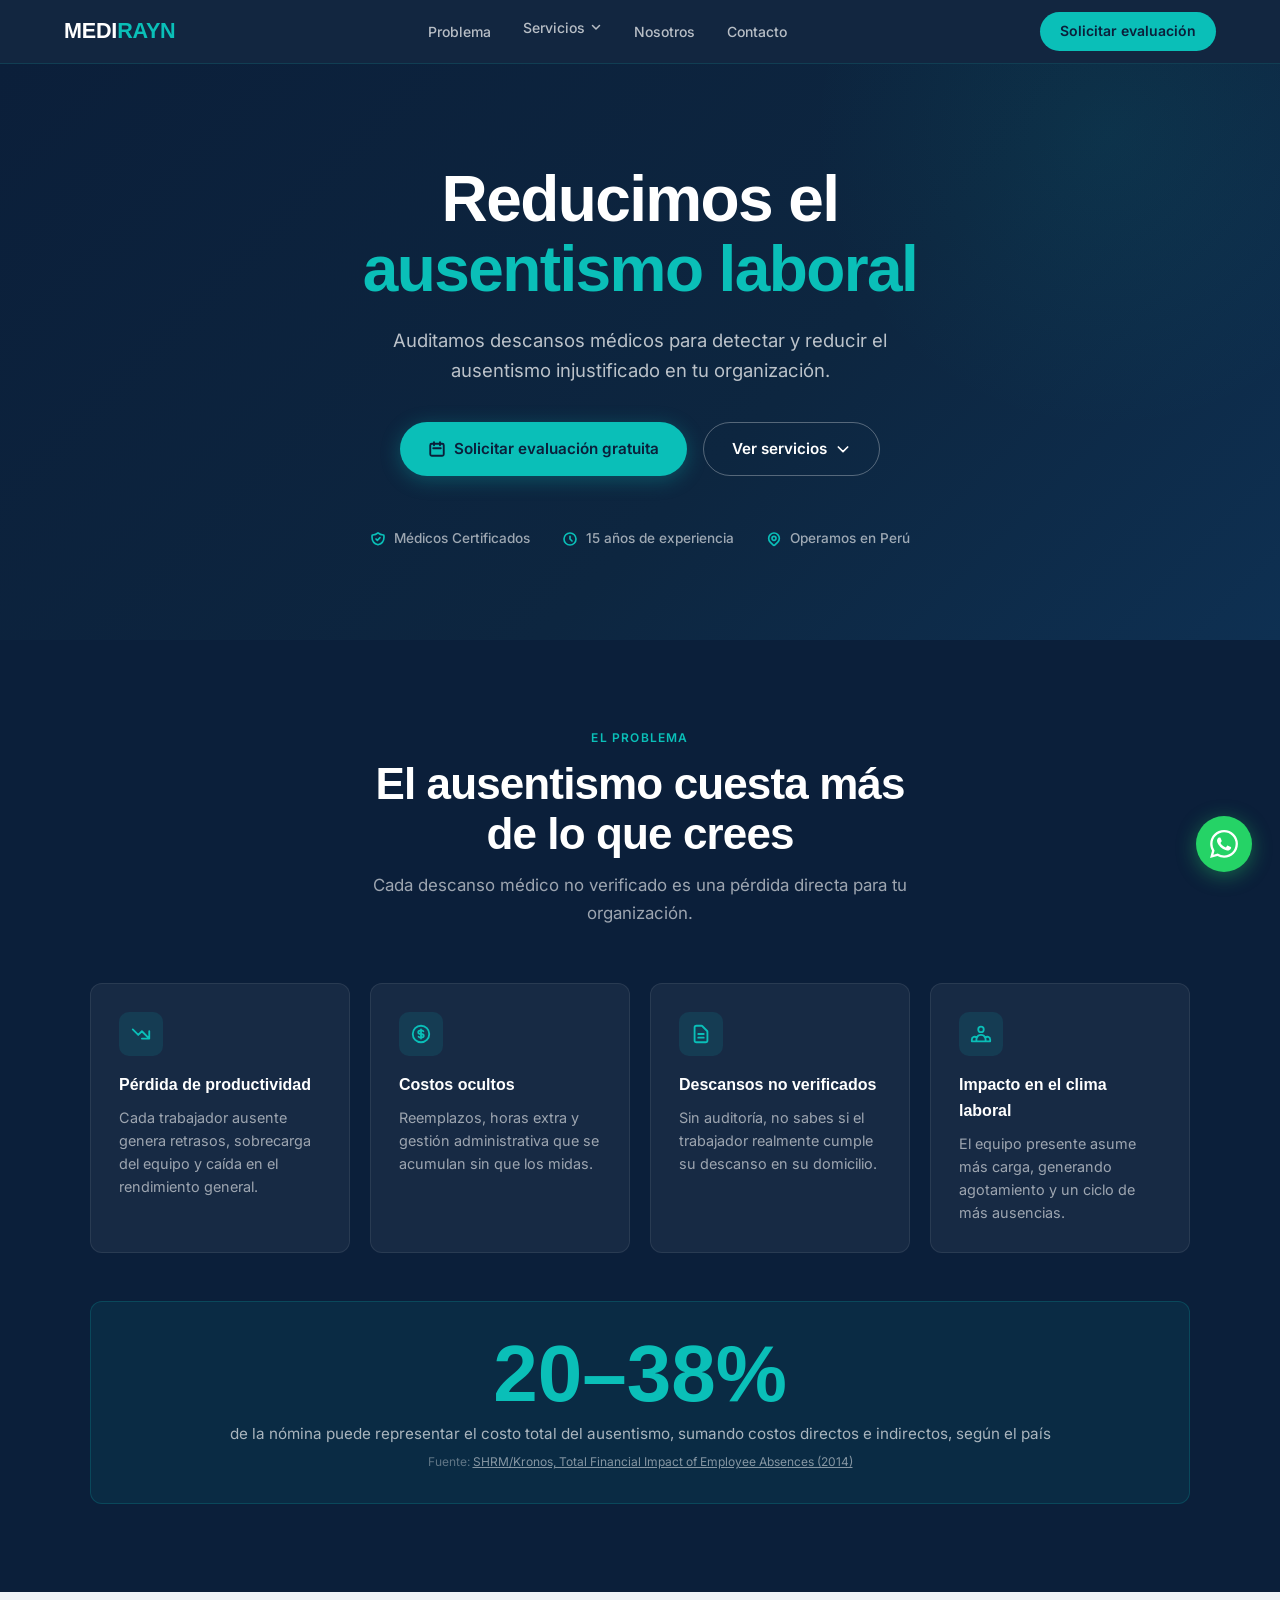
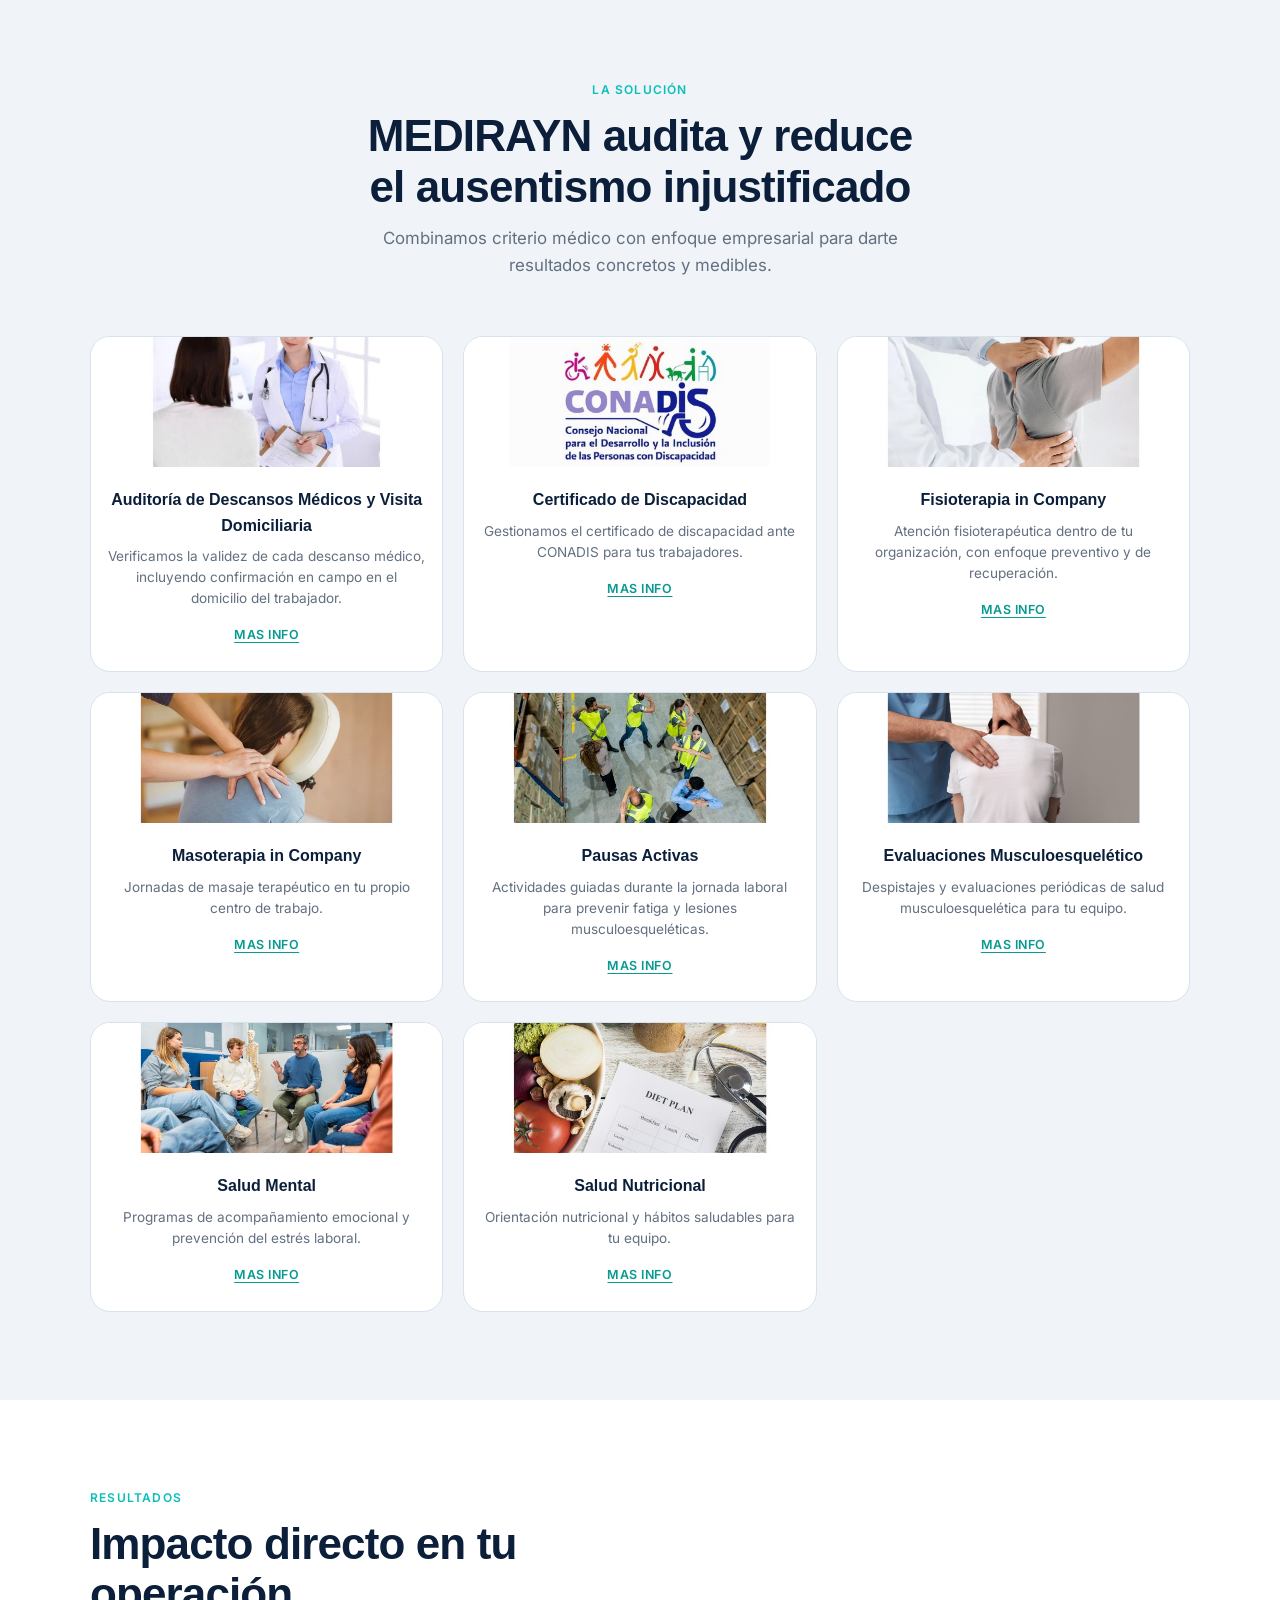
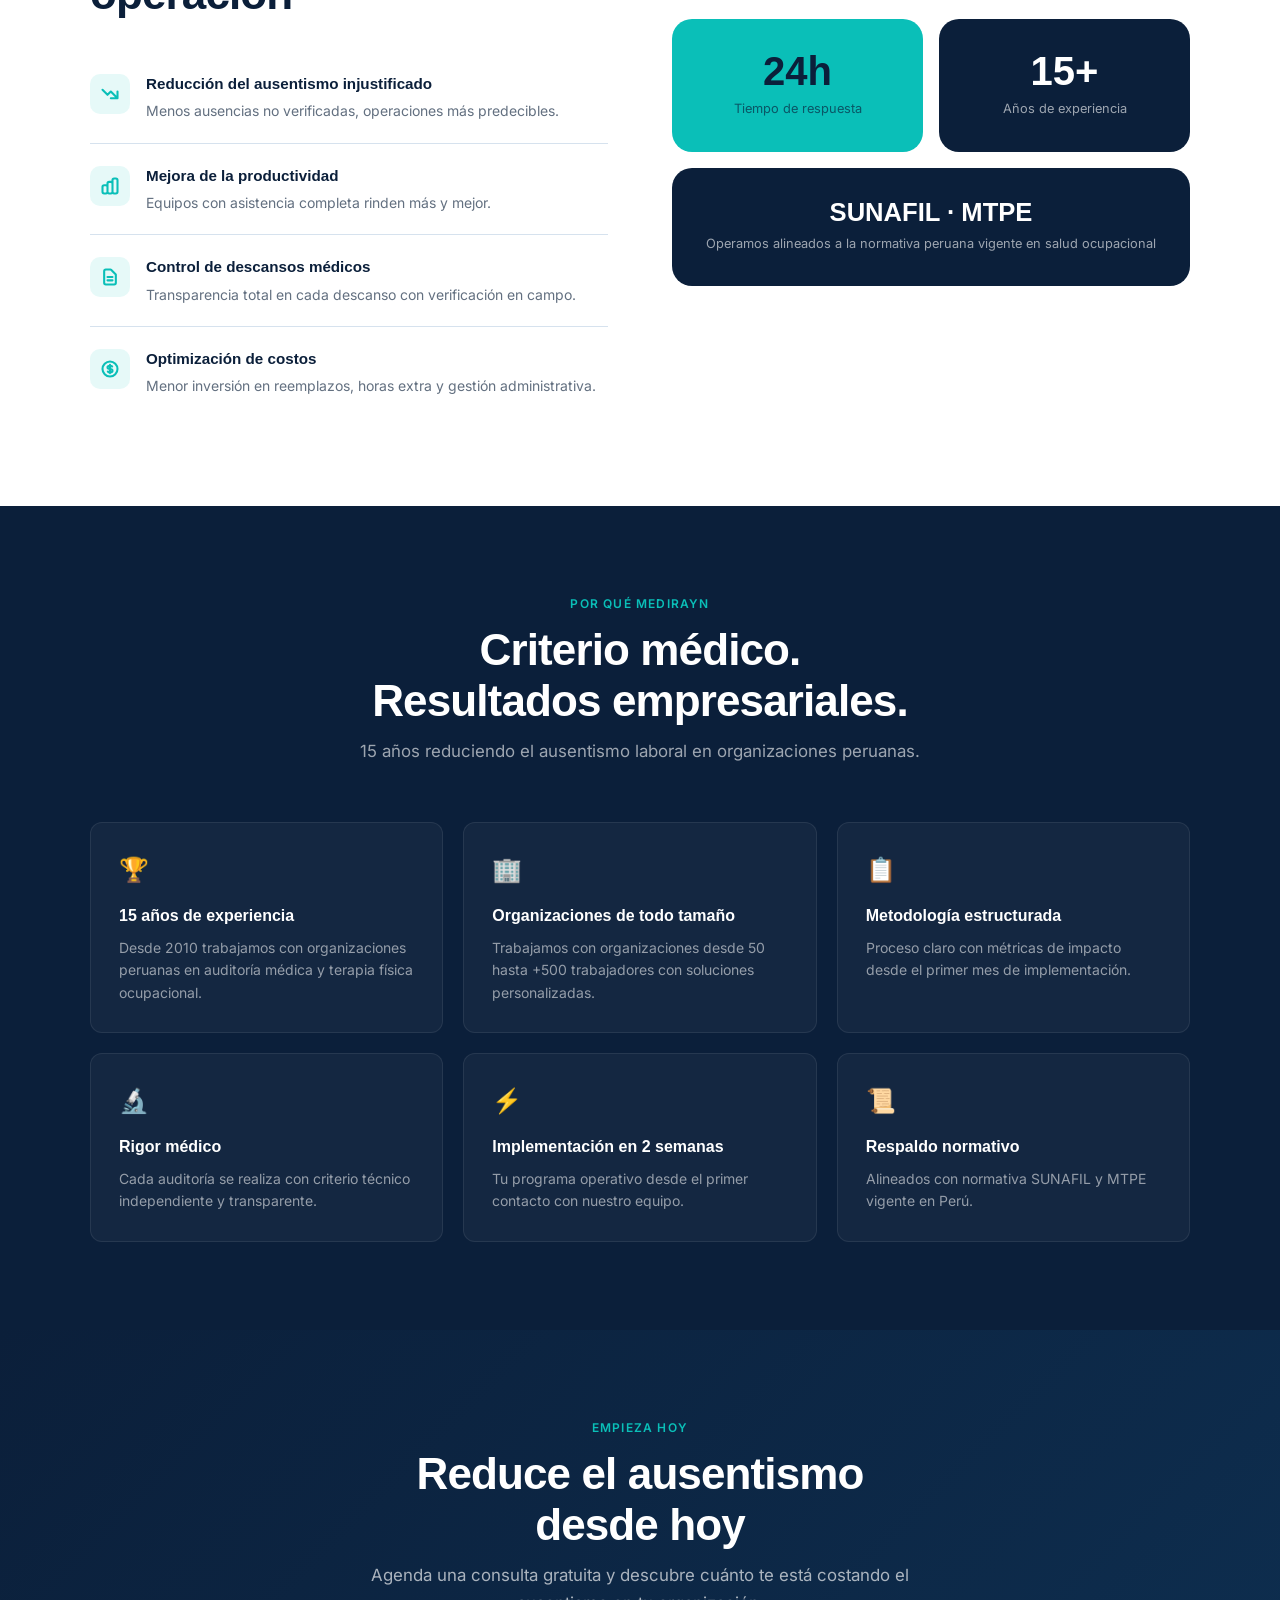
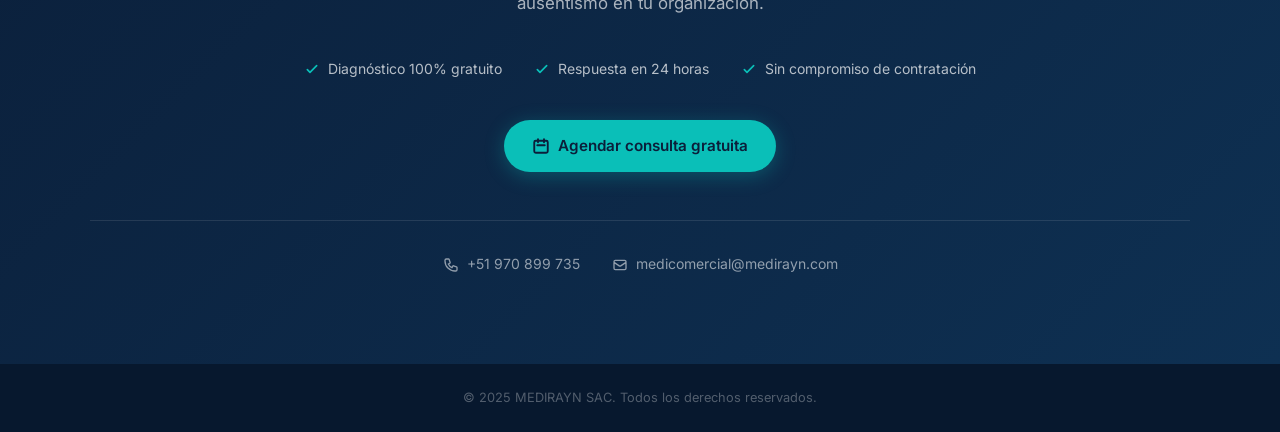
==== index.html @ 1fe96346 "Alojar las tipografías (Syne, Inter) dentro del propio sitio - Antes se pedían a Google Fonts en cad" ====
<!DOCTYPE html>
<html lang="es">
<head>
  <meta charset="UTF-8" />
  <meta name="viewport" content="width=device-width, initial-scale=1.0" />
  <meta name="description" content="MEDIRAYN — Auditamos descansos médicos para detectar y reducir el ausentismo injustificado en tu organización. 15 años de experiencia en Perú." />
  <meta property="og:title" content="Reduce el Ausentismo Laboral | MEDIRAYN" />
  <meta property="og:description" content="Auditoría de descansos médicos, visitas domiciliarias y bienestar corporativo para organizaciones peruanas." />
  <title>Reduce el Ausentismo Laboral | MEDIRAYN</title>
  <link rel="stylesheet" href="assets/fonts/fonts.css" />
  <style>
    *, *::before, *::after { box-sizing: border-box; margin: 0; padding: 0; }

    :root {
      --navy:    #0B1F3A;
      --navy-mid:#112849;
      --teal:    #0ABFB8;
      --teal-dim:#089991;
      --slate:   #4A6278;
      --light:   #F0F4F8;
      --white:   #FFFFFF;
      --text:    #1C2B3A;
      --muted:   #637080;
      --border:  #D6E2EE;
      --font-display: 'Syne', sans-serif;
      --font-body:    'Inter', sans-serif;
      --radius: 12px;
      --radius-lg: 20px;
    }

    html { scroll-behavior: smooth; }

    body {
      font-family: var(--font-body);
      color: var(--text);
      background: var(--white);
      line-height: 1.6;
      -webkit-font-smoothing: antialiased;
    }

    /* ── NAV ── */
    nav {
      position: sticky;
      top: 0;
      z-index: 100;
      background: rgba(11,31,58,0.97);
      backdrop-filter: blur(8px);
      border-bottom: 1px solid rgba(10,191,184,0.15);
      padding: 0 5%;
      display: flex;
      align-items: center;
      justify-content: space-between;
      height: 64px;
    }

    .nav-logo {
      font-family: var(--font-display);
      font-size: 1.35rem;
      font-weight: 800;
      color: var(--white);
      text-decoration: none;
      letter-spacing: -0.01em;
    }
    .nav-logo span { color: var(--teal); }

    .nav-links {
      display: flex;
      gap: 2rem;
      list-style: none;
    }
    .nav-links a {
      color: rgba(255,255,255,0.7);
      text-decoration: none;
      font-size: 0.875rem;
      font-weight: 500;
      transition: color 0.2s;
    }
    .nav-links a:hover { color: var(--teal); }

    .nav-dropdown { position: relative; }
    .nav-dropdown-btn {
      background: none;
      border: none;
      color: rgba(255,255,255,0.7);
      font-family: var(--font-body);
      font-size: 0.875rem;
      font-weight: 500;
      cursor: pointer;
      display: flex;
      align-items: center;
      gap: 5px;
      padding: 0;
      transition: color 0.2s;
    }
    .nav-dropdown-btn:hover { color: var(--teal); }
    .nav-dropdown-btn svg { transition: transform 0.2s; }
    .nav-dropdown.open .nav-dropdown-btn svg { transform: rotate(180deg); }

    .nav-dropdown-menu {
      display: none;
      position: absolute;
      top: 36px;
      left: 50%;
      transform: translateX(-50%);
      background: var(--white);
      border-radius: var(--radius);
      box-shadow: 0 12px 32px rgba(11,31,58,0.18);
      list-style: none;
      padding: 8px;
      min-width: 240px;
      z-index: 200;
    }
    .nav-dropdown.open .nav-dropdown-menu { display: block; }
    .nav-dropdown-menu li a {
      display: block;
      color: var(--text);
      font-size: 0.85rem;
      font-weight: 500;
      padding: 10px 12px;
      border-radius: 8px;
      transition: background 0.15s, color 0.15s;
    }
    .nav-dropdown-menu li a:hover { background: var(--light); color: var(--navy); }

    .nav-cta {
      background: var(--teal);
      color: var(--navy) !important;
      padding: 0.5rem 1.25rem;
      border-radius: 100px;
      font-weight: 600 !important;
      font-size: 0.875rem;
      text-decoration: none;
      transition: background 0.2s, transform 0.15s;
      white-space: nowrap;
    }
    .nav-cta:hover { background: var(--teal-dim); transform: translateY(-1px); }

    .nav-mobile-toggle {
      display: none;
      background: none;
      border: none;
      cursor: pointer;
      flex-direction: column;
      gap: 5px;
      padding: 4px;
    }
    .nav-mobile-toggle span {
      display: block;
      width: 24px;
      height: 2px;
      background: var(--white);
      border-radius: 2px;
      transition: 0.3s;
    }

    /* ── HERO ── */
    #inicio {
      background: linear-gradient(135deg, var(--navy) 0%, #0d2640 60%, #0e3052 100%);
      padding: 100px 5% 90px;
      position: relative;
      overflow: hidden;
    }
    #inicio::before {
      content: '';
      position: absolute;
      top: -40%;
      right: -10%;
      width: 600px;
      height: 600px;
      background: radial-gradient(circle, rgba(10,191,184,0.08) 0%, transparent 70%);
      pointer-events: none;
    }

    .hero-inner {
      max-width: 760px;
      margin: 0 auto;
      text-align: center;
      position: relative;
      z-index: 1;
    }

    .hero-eyebrow {
      display: inline-flex;
      align-items: center;
      gap: 8px;
      background: rgba(10,191,184,0.12);
      border: 1px solid rgba(10,191,184,0.3);
      color: var(--teal);
      font-size: 0.8rem;
      font-weight: 600;
      letter-spacing: 0.08em;
      text-transform: uppercase;
      padding: 6px 16px;
      border-radius: 100px;
      margin-bottom: 28px;
    }
    .hero-eyebrow::before {
      content: '';
      width: 6px;
      height: 6px;
      background: var(--teal);
      border-radius: 50%;
      animation: pulse 2s infinite;
    }
    @keyframes pulse {
      0%, 100% { opacity: 1; transform: scale(1); }
      50% { opacity: 0.5; transform: scale(1.3); }
    }

    .hero-title {
      font-family: var(--font-display);
      font-size: clamp(2.6rem, 6vw, 4rem);
      font-weight: 800;
      color: var(--white);
      line-height: 1.1;
      letter-spacing: -0.025em;
      margin-bottom: 20px;
    }
    .hero-title .accent { color: var(--teal); }

    .hero-sub {
      font-size: clamp(1rem, 2vw, 1.15rem);
      color: rgba(255,255,255,0.72);
      max-width: 560px;
      margin: 0 auto 36px;
      line-height: 1.65;
    }

    .hero-actions {
      display: flex;
      gap: 1rem;
      justify-content: center;
      flex-wrap: wrap;
      margin-bottom: 52px;
    }

    .btn-primary {
      background: var(--teal);
      color: var(--navy);
      border: none;
      padding: 14px 28px;
      border-radius: 100px;
      font-family: var(--font-body);
      font-size: 0.95rem;
      font-weight: 700;
      cursor: pointer;
      text-decoration: none;
      display: inline-flex;
      align-items: center;
      gap: 8px;
      transition: background 0.2s, transform 0.15s, box-shadow 0.2s;
      box-shadow: 0 4px 20px rgba(10,191,184,0.3);
    }
    .btn-primary:hover {
      background: var(--teal-dim);
      transform: translateY(-2px);
      box-shadow: 0 8px 28px rgba(10,191,184,0.4);
    }

    .btn-secondary {
      background: transparent;
      color: var(--white);
      border: 1.5px solid rgba(255,255,255,0.3);
      padding: 14px 28px;
      border-radius: 100px;
      font-family: var(--font-body);
      font-size: 0.95rem;
      font-weight: 600;
      cursor: pointer;
      text-decoration: none;
      display: inline-flex;
      align-items: center;
      gap: 8px;
      transition: border-color 0.2s, background 0.2s;
    }
    .btn-secondary:hover {
      border-color: var(--teal);
      background: rgba(10,191,184,0.08);
    }

    .trust-bar {
      display: flex;
      justify-content: center;
      gap: 2rem;
      flex-wrap: wrap;
    }
    .trust-item {
      display: flex;
      align-items: center;
      gap: 8px;
      color: rgba(255,255,255,0.6);
      font-size: 0.85rem;
      font-weight: 500;
    }
    .trust-item svg { color: var(--teal); flex-shrink: 0; }

    /* ── SECTIONS BASE ── */
    section { padding: 88px 5%; }

    .section-label {
      font-size: 0.75rem;
      font-weight: 700;
      letter-spacing: 0.1em;
      text-transform: uppercase;
      color: var(--teal);
      margin-bottom: 12px;
      display: block;
    }

    .section-title {
      font-family: var(--font-display);
      font-size: clamp(1.9rem, 4vw, 2.75rem);
      font-weight: 800;
      color: var(--navy);
      line-height: 1.15;
      letter-spacing: -0.02em;
    }

    .section-sub {
      font-size: 1.05rem;
      color: var(--muted);
      max-width: 560px;
      margin-top: 12px;
      line-height: 1.65;
    }

    .section-head {
      text-align: center;
      margin-bottom: 56px;
    }
    .section-head .section-sub { margin: 12px auto 0; }

    .container { max-width: 1100px; margin: 0 auto; }

    /* ── PROBLEMA ── */
    #problema { background: var(--navy); }
    #problema .section-title { color: var(--white); }
    #problema .section-sub { color: rgba(255,255,255,0.6); }
    #problema .section-label { color: var(--teal); }

    .problema-grid {
      display: grid;
      grid-template-columns: repeat(auto-fit, minmax(240px, 1fr));
      gap: 20px;
      margin-bottom: 48px;
    }

    .problema-card {
      background: rgba(255,255,255,0.05);
      border: 1px solid rgba(255,255,255,0.08);
      border-radius: var(--radius);
      padding: 28px;
      transition: border-color 0.2s, background 0.2s;
    }
    .problema-card:hover {
      background: rgba(10,191,184,0.06);
      border-color: rgba(10,191,184,0.25);
    }

    .problema-icon {
      width: 44px;
      height: 44px;
      background: rgba(10,191,184,0.12);
      border-radius: 10px;
      display: flex;
      align-items: center;
      justify-content: center;
      margin-bottom: 16px;
      color: var(--teal);
    }

    .problema-card h3 {
      font-family: var(--font-display);
      font-size: 1rem;
      font-weight: 700;
      color: var(--white);
      margin-bottom: 8px;
    }
    .problema-card p { font-size: 0.9rem; color: rgba(255,255,255,0.58); line-height: 1.6; }

    .stat-highlight {
      background: rgba(10,191,184,0.08);
      border: 1px solid rgba(10,191,184,0.2);
      border-radius: var(--radius);
      padding: 32px 40px;
      text-align: center;
    }
    .stat-highlight .big-number {
      font-family: var(--font-display);
      font-size: clamp(3rem, 8vw, 5rem);
      font-weight: 800;
      color: var(--teal);
      line-height: 1;
    }
    .stat-highlight p { color: rgba(255,255,255,0.65); margin-top: 8px; font-size: 0.95rem; }
    .stat-highlight .source { font-size: 0.75rem; color: rgba(255,255,255,0.35); margin-top: 6px; }
    .stat-highlight .source a { color: rgba(255,255,255,0.5); text-decoration: underline; }

    /* ── SOLUCIÓN (estilo imagen-arriba) ── */
    #solucion { background: var(--light); }

    .solucion-grid {
      display: grid;
      grid-template-columns: repeat(2, 1fr);
      gap: 20px;
    }
    @media (min-width: 900px) {
      .solucion-grid { grid-template-columns: repeat(3, 1fr); }
    }

    .solucion-card {
      background: var(--white);
      border: 1px solid var(--border);
      border-radius: var(--radius-lg);
      overflow: hidden;
      text-align: center;
      transition: box-shadow 0.2s, transform 0.2s, border-color 0.2s;
    }
    .solucion-card:hover {
      box-shadow: 0 8px 32px rgba(11,31,58,0.1);
      transform: translateY(-3px);
      border-color: var(--teal);
    }

    .solucion-photo {
      width: 100%;
      height: 130px;
      object-fit: cover;
      display: block;
    }

    .solucion-body { padding: 20px 16px 24px; }

    .solucion-card h3 {
      font-family: var(--font-display);
      font-size: 1rem;
      font-weight: 700;
      color: var(--navy);
      margin-bottom: 8px;
    }
    .solucion-card p.solucion-desc {
      font-size: 0.85rem;
      color: var(--muted);
      line-height: 1.55;
      margin-bottom: 12px;
    }
    .mas-info {
      display: inline-block;
      font-size: 0.78rem;
      font-weight: 700;
      letter-spacing: 0.04em;
      text-transform: uppercase;
      color: var(--teal-dim);
      text-decoration: underline;
      text-underline-offset: 3px;
      cursor: pointer;
      background: none;
      border: none;
      font-family: var(--font-body);
      padding: 0;
    }
    .mas-info:hover { color: var(--navy); }

    /* ── RESULTADOS ── */
    #resultados { background: var(--white); }

    .resultados-inner {
      display: grid;
      grid-template-columns: 1fr 1fr;
      gap: 64px;
      align-items: center;
    }

    .resultados-list { list-style: none; }
    .resultados-list li {
      display: flex;
      gap: 16px;
      padding: 20px 0;
      border-bottom: 1px solid var(--border);
    }
    .resultados-list li:last-child { border-bottom: none; }

    .resultado-icon {
      width: 40px;
      height: 40px;
      background: rgba(10,191,184,0.1);
      border-radius: 10px;
      display: flex;
      align-items: center;
      justify-content: center;
      color: var(--teal);
      flex-shrink: 0;
      margin-top: 2px;
    }

    .resultado-text h4 {
      font-family: var(--font-display);
      font-size: 0.95rem;
      font-weight: 700;
      color: var(--navy);
      margin-bottom: 4px;
    }
    .resultado-text p { font-size: 0.875rem; color: var(--muted); }

    .resultados-stats {
      display: grid;
      grid-template-columns: 1fr 1fr;
      gap: 16px;
    }
    .stat-card {
      background: var(--navy);
      border-radius: var(--radius-lg);
      padding: 32px 24px;
      text-align: center;
    }
    .stat-card.teal { background: var(--teal); }
    .stat-card .num {
      font-family: var(--font-display);
      font-size: 2.5rem;
      font-weight: 800;
      color: var(--white);
      line-height: 1;
    }
    .stat-card.teal .num { color: var(--navy); }
    .stat-card p { font-size: 0.8rem; color: rgba(255,255,255,0.6); margin-top: 8px; }
    .stat-card.teal p { color: rgba(11,31,58,0.65); }
    .stat-note { font-size: 0.72rem; color: var(--muted); margin-top: 16px; text-align: center; }

    /* ── POR QUÉ ── */
    #porque { background: var(--navy); }
    #porque .section-title { color: var(--white); }
    #porque .section-sub { color: rgba(255,255,255,0.6); }

    .porque-grid {
      display: grid;
      grid-template-columns: repeat(auto-fit, minmax(280px, 1fr));
      gap: 20px;
    }
    .porque-card {
      background: rgba(255,255,255,0.04);
      border: 1px solid rgba(255,255,255,0.08);
      border-radius: var(--radius);
      padding: 28px;
      transition: border-color 0.2s;
    }
    .porque-card:hover { border-color: rgba(10,191,184,0.3); }
    .porque-card .icon {
      font-size: 1.5rem;
      margin-bottom: 14px;
    }
    .porque-card h3 {
      font-family: var(--font-display);
      font-size: 1rem;
      font-weight: 700;
      color: var(--white);
      margin-bottom: 8px;
    }
    .porque-card p { font-size: 0.875rem; color: rgba(255,255,255,0.55); line-height: 1.6; }

    /* ── CTA FINAL ── */
    #contacto {
      background: linear-gradient(135deg, var(--navy) 0%, #0e3052 100%);
      text-align: center;
    }
    #contacto .section-title { color: var(--white); }
    #contacto .section-sub { color: rgba(255,255,255,0.65); margin: 12px auto 40px; }

    .cta-trust {
      display: flex;
      justify-content: center;
      gap: 2rem;
      flex-wrap: wrap;
      margin-bottom: 40px;
    }
    .cta-trust-item {
      display: flex;
      align-items: center;
      gap: 8px;
      color: rgba(255,255,255,0.7);
      font-size: 0.875rem;
    }
    .cta-trust-item svg { color: var(--teal); }

    .footer-contact {
      margin-top: 48px;
      padding-top: 32px;
      border-top: 1px solid rgba(255,255,255,0.1);
      display: flex;
      justify-content: center;
      gap: 2rem;
      flex-wrap: wrap;
    }
    .footer-contact a {
      color: rgba(255,255,255,0.55);
      text-decoration: none;
      font-size: 0.875rem;
      display: flex;
      align-items: center;
      gap: 8px;
      transition: color 0.2s;
    }
    .footer-contact a:hover { color: var(--teal); }

    .footer-copy {
      text-align: center;
      padding: 24px 5%;
      background: #07182e;
      color: rgba(255,255,255,0.3);
      font-size: 0.8rem;
    }

    /* ── MODAL ── */
    .modal-overlay {
      display: none;
      position: fixed;
      inset: 0;
      background: rgba(7,24,46,0.75);
      backdrop-filter: blur(4px);
      z-index: 999;
      align-items: center;
      justify-content: center;
      padding: 20px;
    }
    .modal-overlay.open { display: flex; }

    .modal {
      background: var(--white);
      border-radius: var(--radius-lg);
      padding: 40px;
      width: 100%;
      max-width: 520px;
      position: relative;
      animation: modalIn 0.25s ease;
    }
    @keyframes modalIn {
      from { opacity: 0; transform: translateY(16px) scale(0.98); }
      to   { opacity: 1; transform: translateY(0) scale(1); }
    }

    .modal-close {
      position: absolute;
      top: 16px;
      right: 16px;
      background: none;
      border: none;
      cursor: pointer;
      color: var(--muted);
      font-size: 1.25rem;
      line-height: 1;
      padding: 4px;
      transition: color 0.2s;
    }
    .modal-close:hover { color: var(--navy); }

    .modal h2 {
      font-family: var(--font-display);
      font-size: 1.5rem;
      font-weight: 800;
      color: var(--navy);
      margin-bottom: 6px;
    }
    .modal p.modal-sub { font-size: 0.9rem; color: var(--muted); margin-bottom: 28px; }

    .form-group { margin-bottom: 16px; }
    .form-group label {
      display: block;
      font-size: 0.85rem;
      font-weight: 600;
      color: var(--navy);
      margin-bottom: 6px;
    }
    .form-group input,
    .form-group select,
    .form-group textarea {
      width: 100%;
      padding: 12px 16px;
      border: 1.5px solid var(--border);
      border-radius: var(--radius);
      font-family: var(--font-body);
      font-size: 0.9rem;
      color: var(--text);
      background: var(--white);
      transition: border-color 0.2s;
      outline: none;
    }
    .form-group input:focus,
    .form-group select:focus,
    .form-group textarea:focus { border-color: var(--teal); }
    .form-group textarea { resize: vertical; min-height: 80px; }

    .form-row { display: grid; grid-template-columns: 1fr 1fr; gap: 12px; }

    .btn-submit {
      width: 100%;
      background: var(--teal);
      color: var(--navy);
      border: none;
      padding: 14px;
      border-radius: 100px;
      font-family: var(--font-body);
      font-size: 1rem;
      font-weight: 700;
      cursor: pointer;
      margin-top: 8px;
      transition: background 0.2s, transform 0.15s;
      display: flex;
      align-items: center;
      justify-content: center;
      gap: 8px;
    }
    .btn-submit:hover { background: var(--teal-dim); transform: translateY(-1px); }

    .form-note { font-size: 0.75rem; color: var(--muted); text-align: center; margin-top: 10px; }

    /* WhatsApp float */
    .wa-float {
      position: fixed;
      bottom: 28px;
      right: 28px;
      width: 56px;
      height: 56px;
      background: #25D366;
      border-radius: 50%;
      display: flex;
      align-items: center;
      justify-content: center;
      box-shadow: 0 4px 20px rgba(37,211,102,0.4);
      z-index: 90;
      text-decoration: none;
      transition: transform 0.2s, box-shadow 0.2s;
    }
    .wa-float:hover { transform: scale(1.1); box-shadow: 0 8px 28px rgba(37,211,102,0.5); }

    /* ── RESPONSIVE ── */
    @media (max-width: 768px) {
      .nav-links { display: none; }
      .nav-links.mobile-open {
        display: flex;
        flex-direction: column;
        position: absolute;
        top: 64px;
        left: 0;
        right: 0;
        background: var(--navy);
        padding: 20px 5%;
        gap: 1rem;
        border-bottom: 1px solid rgba(255,255,255,0.1);
      }
      .nav-mobile-toggle { display: flex; }
      .nav-dropdown-menu {
        position: static;
        transform: none;
        box-shadow: none;
        background: rgba(255,255,255,0.04);
        display: none;
        width: 100%;
        margin-top: 6px;
      }
      .nav-dropdown.open .nav-dropdown-menu { display: block; }
      .nav-dropdown-menu li a { color: rgba(255,255,255,0.7); }
      .nav-dropdown-menu li a:hover { background: rgba(255,255,255,0.08); color: var(--teal); }
      .nav-dropdown-btn { color: rgba(255,255,255,0.7); }
      .resultados-inner { grid-template-columns: 1fr; gap: 40px; }
      .form-row { grid-template-columns: 1fr; }
      .modal { padding: 28px 20px; }
      section { padding: 64px 5%; }
    }

    @media (prefers-reduced-motion: reduce) {
      * { animation: none !important; transition: none !important; }
    }
  </style>
</head>
<body>

<!-- NAV -->
<nav>
  <a href="#inicio" class="nav-logo">MEDI<span>RAYN</span></a>
  <ul class="nav-links" id="navLinks">
    <li><a href="#problema">Problema</a></li>
    <li class="nav-dropdown">
      <button class="nav-dropdown-btn" onclick="toggleServiciosMenu(event)">
        Servicios
        <svg width="12" height="12" fill="none" viewBox="0 0 24 24" stroke="currentColor" stroke-width="3"><path stroke-linecap="round" stroke-linejoin="round" d="M19 9l-7 7-7-7"/></svg>
      </button>
      <ul class="nav-dropdown-menu" id="serviciosMenu">
        <li><a href="#solucion">Auditoría y Visita Domiciliaria</a></li>
        <li><a href="#solucion">Certificado de Discapacidad</a></li>
        <li><a href="#solucion">Fisioterapia in Company</a></li>
        <li><a href="#solucion">Masoterapia in Company</a></li>
        <li><a href="#solucion">Pausas Activas</a></li>
        <li><a href="#solucion">Evaluaciones Musculoesquelético</a></li>
        <li><a href="#solucion">Salud Mental</a></li>
        <li><a href="#solucion">Salud Nutricional</a></li>
      </ul>
    </li>
    <li><a href="#porque">Nosotros</a></li>
    <li><a href="#contacto">Contacto</a></li>
  </ul>
  <a href="#" class="nav-cta" onclick="openModal(); return false;">Solicitar evaluación</a>
  <button class="nav-mobile-toggle" onclick="toggleNav()" aria-label="Menú">
    <span></span><span></span><span></span>
  </button>
</nav>

<!-- HERO -->
<section id="inicio">
  <div class="hero-inner">
    <h1 class="hero-title">
      Reducimos el<br>
      <span class="accent">ausentismo laboral</span>
    </h1>
    <p class="hero-sub">
      Auditamos descansos médicos para detectar y reducir el ausentismo injustificado en tu organización.
    </p>
    <div class="hero-actions">
      <a href="#" class="btn-primary" onclick="openModal(); return false;">
        <svg width="18" height="18" fill="none" viewBox="0 0 24 24" stroke="currentColor" stroke-width="2.5"><path stroke-linecap="round" stroke-linejoin="round" d="M8 7V3m8 4V3m-9 8h10M5 21h14a2 2 0 002-2V7a2 2 0 00-2-2H5a2 2 0 00-2 2v12a2 2 0 002 2z"/></svg>
        Solicitar evaluación gratuita
      </a>
      <a href="#solucion" class="btn-secondary">
        Ver servicios
        <svg width="16" height="16" fill="none" viewBox="0 0 24 24" stroke="currentColor" stroke-width="2.5"><path stroke-linecap="round" stroke-linejoin="round" d="M19 9l-7 7-7-7"/></svg>
      </a>
    </div>
    <div class="trust-bar">
      <div class="trust-item">
        <svg width="16" height="16" fill="none" viewBox="0 0 24 24" stroke="currentColor" stroke-width="2.5"><path stroke-linecap="round" stroke-linejoin="round" d="M9 12l2 2 4-4m5.618-4.016A11.955 11.955 0 0112 2.944a11.955 11.955 0 01-8.618 3.04A12.02 12.02 0 003 9c0 5.591 3.824 10.29 9 11.622 5.176-1.332 9-6.03 9-11.622 0-1.042-.133-2.052-.382-3.016z"/></svg>
        Médicos Certificados
      </div>
      <div class="trust-item">
        <svg width="16" height="16" fill="none" viewBox="0 0 24 24" stroke="currentColor" stroke-width="2.5"><path stroke-linecap="round" stroke-linejoin="round" d="M12 8v4l3 3m6-3a9 9 0 11-18 0 9 9 0 0118 0z"/></svg>
        15 años de experiencia
      </div>
      <div class="trust-item">
        <svg width="16" height="16" fill="none" viewBox="0 0 24 24" stroke="currentColor" stroke-width="2.5"><path stroke-linecap="round" stroke-linejoin="round" d="M17.657 16.657L13.414 20.9a1.998 1.998 0 01-2.827 0l-4.244-4.243a8 8 0 1111.314 0z"/><path stroke-linecap="round" stroke-linejoin="round" d="M15 11a3 3 0 11-6 0 3 3 0 016 0z"/></svg>
        Operamos en Perú
      </div>
    </div>
  </div>
</section>

<!-- PROBLEMA -->
<section id="problema">
  <div class="container">
    <div class="section-head">
      <span class="section-label">El Problema</span>
      <h2 class="section-title">El ausentismo cuesta más<br>de lo que crees</h2>
      <p class="section-sub">Cada descanso médico no verificado es una pérdida directa para tu organización.</p>
    </div>
    <div class="problema-grid">
      <div class="problema-card">
        <div class="problema-icon">
          <svg width="22" height="22" fill="none" viewBox="0 0 24 24" stroke="currentColor" stroke-width="2"><path stroke-linecap="round" stroke-linejoin="round" d="M13 17h8m0 0V9m0 8l-8-8-4 4-6-6"/></svg>
        </div>
        <h3>Pérdida de productividad</h3>
        <p>Cada trabajador ausente genera retrasos, sobrecarga del equipo y caída en el rendimiento general.</p>
      </div>
      <div class="problema-card">
        <div class="problema-icon">
          <svg width="22" height="22" fill="none" viewBox="0 0 24 24" stroke="currentColor" stroke-width="2"><path stroke-linecap="round" stroke-linejoin="round" d="M12 8c-1.657 0-3 .895-3 2s1.343 2 3 2 3 .895 3 2-1.343 2-3 2m0-8c1.11 0 2.08.402 2.599 1M12 8V7m0 1v8m0 0v1m0-1c-1.11 0-2.08-.402-2.599-1M21 12a9 9 0 11-18 0 9 9 0 0118 0z"/></svg>
        </div>
        <h3>Costos ocultos</h3>
        <p>Reemplazos, horas extra y gestión administrativa que se acumulan sin que los midas.</p>
      </div>
      <div class="problema-card">
        <div class="problema-icon">
          <svg width="22" height="22" fill="none" viewBox="0 0 24 24" stroke="currentColor" stroke-width="2"><path stroke-linecap="round" stroke-linejoin="round" d="M9 12h6m-6 4h6m2 5H7a2 2 0 01-2-2V5a2 2 0 012-2h5.586a1 1 0 01.707.293l5.414 5.414a1 1 0 01.293.707V19a2 2 0 01-2 2z"/></svg>
        </div>
        <h3>Descansos no verificados</h3>
        <p>Sin auditoría, no sabes si el trabajador realmente cumple su descanso en su domicilio.</p>
      </div>
      <div class="problema-card">
        <div class="problema-icon">
          <svg width="22" height="22" fill="none" viewBox="0 0 24 24" stroke="currentColor" stroke-width="2"><path stroke-linecap="round" stroke-linejoin="round" d="M17 20h5v-2a3 3 0 00-5.356-1.857M17 20H7m10 0v-2c0-.656-.126-1.283-.356-1.857M7 20H2v-2a3 3 0 015.356-1.857M7 20v-2c0-.656.126-1.283.356-1.857m0 0a5.002 5.002 0 019.288 0M15 7a3 3 0 11-6 0 3 3 0 016 0z"/></svg>
        </div>
        <h3>Impacto en el clima laboral</h3>
        <p>El equipo presente asume más carga, generando agotamiento y un ciclo de más ausencias.</p>
      </div>
    </div>
    <div class="stat-highlight">
      <div class="big-number">20–38%</div>
      <p>de la nómina puede representar el costo total del ausentismo, sumando costos directos e indirectos, según el país</p>
      <div class="source">Fuente: <a href="https://www.shrm.org/content/dam/en/shrm/topics-tools/news/employee-relations/Total-Financial-Impact-of-Employee-Absences-Report.pdf" target="_blank" rel="noopener">SHRM/Kronos, Total Financial Impact of Employee Absences (2014)</a></div>
    </div>
  </div>
</section>

<!-- SOLUCIÓN -->
<section id="solucion">
  <div class="container">
    <div class="section-head">
      <span class="section-label">La Solución</span>
      <h2 class="section-title">MEDIRAYN audita y reduce<br>el ausentismo injustificado</h2>
      <p class="section-sub">Combinamos criterio médico con enfoque empresarial para darte resultados concretos y medibles.</p>
    </div>
    <div class="solucion-grid">
      <div class="solucion-card">
        <img class="solucion-photo" src="assets/img/servicios/auditoria-visita-domiciliaria.jpg" alt="Auditoría de descansos médicos y visita domiciliaria">
        <div class="solucion-body">
          <h3>Auditoría de Descansos Médicos y Visita Domiciliaria</h3>
          <p class="solucion-desc">Verificamos la validez de cada descanso médico, incluyendo confirmación en campo en el domicilio del trabajador.</p>
          <a href="servicios/auditoria-visita-domiciliaria.html" class="mas-info">MAS INFO</a>
        </div>
      </div>
      <div class="solucion-card">
        <img class="solucion-photo" src="assets/img/servicios/certificado-discapacidad.jpg" alt="Certificado de discapacidad">
        <div class="solucion-body">
          <h3>Certificado de Discapacidad</h3>
          <p class="solucion-desc">Gestionamos el certificado de discapacidad ante CONADIS para tus trabajadores.</p>
          <a href="servicios/certificado-discapacidad.html" class="mas-info">MAS INFO</a>
        </div>
      </div>
      <div class="solucion-card">
        <img class="solucion-photo" src="assets/img/servicios/fisioterapia-in-company.jpg" alt="Fisioterapia in company">
        <div class="solucion-body">
          <h3>Fisioterapia in Company</h3>
          <p class="solucion-desc">Atención fisioterapéutica dentro de tu organización, con enfoque preventivo y de recuperación.</p>
          <a href="servicios/fisioterapia-in-company.html" class="mas-info">MAS INFO</a>
        </div>
      </div>
      <div class="solucion-card">
        <img class="solucion-photo" src="assets/img/servicios/masoterapia-in-company.jpg" alt="Masoterapia in company">
        <div class="solucion-body">
          <h3>Masoterapia in Company</h3>
          <p class="solucion-desc">Jornadas de masaje terapéutico en tu propio centro de trabajo.</p>
          <a href="servicios/masoterapia-in-company.html" class="mas-info">MAS INFO</a>
        </div>
      </div>
      <div class="solucion-card">
        <img class="solucion-photo" src="assets/img/servicios/pausas-activas.jpg" alt="Pausas activas">
        <div class="solucion-body">
          <h3>Pausas Activas</h3>
          <p class="solucion-desc">Actividades guiadas durante la jornada laboral para prevenir fatiga y lesiones musculoesqueléticas.</p>
          <a href="servicios/pausas-activas.html" class="mas-info">MAS INFO</a>
        </div>
      </div>
      <div class="solucion-card">
        <img class="solucion-photo" src="assets/img/servicios/evaluaciones-musculoesqueleticas.jpg" alt="Evaluaciones musculoesqueléticas">
        <div class="solucion-body">
          <h3>Evaluaciones Musculoesquelético</h3>
          <p class="solucion-desc">Despistajes y evaluaciones periódicas de salud musculoesquelética para tu equipo.</p>
          <a href="servicios/evaluaciones-musculoesqueleticas.html" class="mas-info">MAS INFO</a>
        </div>
      </div>
      <div class="solucion-card">
        <img class="solucion-photo" src="assets/img/servicios/salud-mental.jpg" alt="Salud mental">
        <div class="solucion-body">
          <h3>Salud Mental</h3>
          <p class="solucion-desc">Programas de acompañamiento emocional y prevención del estrés laboral.</p>
          <a href="servicios/salud-mental.html" class="mas-info">MAS INFO</a>
        </div>
      </div>
      <div class="solucion-card">
        <img class="solucion-photo" src="assets/img/servicios/salud-nutricional.jpg" alt="Salud nutricional">
        <div class="solucion-body">
          <h3>Salud Nutricional</h3>
          <p class="solucion-desc">Orientación nutricional y hábitos saludables para tu equipo.</p>
          <a href="servicios/salud-nutricional.html" class="mas-info">MAS INFO</a>
        </div>
      </div>
    </div>
  </div>
</section>

<!-- RESULTADOS -->
<section id="resultados">
  <div class="container">
    <div class="resultados-inner">
      <div>
        <span class="section-label">Resultados</span>
        <h2 class="section-title">Impacto directo en tu operación</h2>
        <ul class="resultados-list" style="margin-top:32px;">
          <li>
            <div class="resultado-icon">
              <svg width="20" height="20" fill="none" viewBox="0 0 24 24" stroke="currentColor" stroke-width="2.5"><path stroke-linecap="round" stroke-linejoin="round" d="M13 17h8m0 0V9m0 8l-8-8-4 4-6-6"/></svg>
            </div>
            <div class="resultado-text">
              <h4>Reducción del ausentismo injustificado</h4>
              <p>Menos ausencias no verificadas, operaciones más predecibles.</p>
            </div>
          </li>
          <li>
            <div class="resultado-icon">
              <svg width="20" height="20" fill="none" viewBox="0 0 24 24" stroke="currentColor" stroke-width="2.5"><path stroke-linecap="round" stroke-linejoin="round" d="M9 19v-6a2 2 0 00-2-2H5a2 2 0 00-2 2v6a2 2 0 002 2h2a2 2 0 002-2zm0 0V9a2 2 0 012-2h2a2 2 0 012 2v10m-6 0a2 2 0 002 2h2a2 2 0 002-2m0 0V5a2 2 0 012-2h2a2 2 0 012 2v14a2 2 0 01-2 2h-2a2 2 0 01-2-2z"/></svg>
            </div>
            <div class="resultado-text">
              <h4>Mejora de la productividad</h4>
              <p>Equipos con asistencia completa rinden más y mejor.</p>
            </div>
          </li>
          <li>
            <div class="resultado-icon">
              <svg width="20" height="20" fill="none" viewBox="0 0 24 24" stroke="currentColor" stroke-width="2.5"><path stroke-linecap="round" stroke-linejoin="round" d="M9 12h6m-6 4h6m2 5H7a2 2 0 01-2-2V5a2 2 0 012-2h5.586a1 1 0 01.707.293l5.414 5.414a1 1 0 01.293.707V19a2 2 0 01-2 2z"/></svg>
            </div>
            <div class="resultado-text">
              <h4>Control de descansos médicos</h4>
              <p>Transparencia total en cada descanso con verificación en campo.</p>
            </div>
          </li>
          <li>
            <div class="resultado-icon">
              <svg width="20" height="20" fill="none" viewBox="0 0 24 24" stroke="currentColor" stroke-width="2.5"><path stroke-linecap="round" stroke-linejoin="round" d="M12 8c-1.657 0-3 .895-3 2s1.343 2 3 2 3 .895 3 2-1.343 2-3 2m0-8c1.11 0 2.08.402 2.599 1M12 8V7m0 1v8m0 0v1m0-1c-1.11 0-2.08-.402-2.599-1M21 12a9 9 0 11-18 0 9 9 0 0118 0z"/></svg>
            </div>
            <div class="resultado-text">
              <h4>Optimización de costos</h4>
              <p>Menor inversión en reemplazos, horas extra y gestión administrativa.</p>
            </div>
          </li>
        </ul>
      </div>
      <div>
        <div class="resultados-stats">
          <div class="stat-card teal">
            <div class="num">24h</div>
            <p>Tiempo de respuesta</p>
          </div>
          <div class="stat-card">
            <div class="num">15+</div>
            <p>Años de experiencia</p>
          </div>
          <div class="stat-card" style="grid-column: span 2;">
            <div class="num" style="font-size:1.6rem;">SUNAFIL · MTPE</div>
            <p>Operamos alineados a la normativa peruana vigente en salud ocupacional</p>
          </div>
        </div>
      </div>
    </div>
  </div>
</section>

<!-- POR QUÉ -->
<section id="porque">
  <div class="container">
    <div class="section-head">
      <span class="section-label">Por qué MEDIRAYN</span>
      <h2 class="section-title" style="color:var(--white);">Criterio médico.<br>Resultados empresariales.</h2>
      <p class="section-sub" style="color:rgba(255,255,255,0.6); margin:12px auto 0;">15 años reduciendo el ausentismo laboral en organizaciones peruanas.</p>
    </div>
    <div class="porque-grid">
      <div class="porque-card">
        <div class="icon">🏆</div>
        <h3>15 años de experiencia</h3>
        <p>Desde 2010 trabajamos con organizaciones peruanas en auditoría médica y terapia física ocupacional.</p>
      </div>
      <div class="porque-card">
        <div class="icon">🏢</div>
        <h3>Organizaciones de todo tamaño</h3>
        <p>Trabajamos con organizaciones desde 50 hasta +500 trabajadores con soluciones personalizadas.</p>
      </div>
      <div class="porque-card">
        <div class="icon">📋</div>
        <h3>Metodología estructurada</h3>
        <p>Proceso claro con métricas de impacto desde el primer mes de implementación.</p>
      </div>
      <div class="porque-card">
        <div class="icon">🔬</div>
        <h3>Rigor médico</h3>
        <p>Cada auditoría se realiza con criterio técnico independiente y transparente.</p>
      </div>
      <div class="porque-card">
        <div class="icon">⚡</div>
        <h3>Implementación en 2 semanas</h3>
        <p>Tu programa operativo desde el primer contacto con nuestro equipo.</p>
      </div>
      <div class="porque-card">
        <div class="icon">📜</div>
        <h3>Respaldo normativo</h3>
        <p>Alineados con normativa SUNAFIL y MTPE vigente en Perú.</p>
      </div>
    </div>
  </div>
</section>

<!-- CONTACTO -->
<section id="contacto">
  <div class="container">
    <span class="section-label" style="display:block; text-align:center;">Empieza hoy</span>
    <h2 class="section-title">Reduce el ausentismo<br>desde hoy</h2>
    <p class="section-sub">Agenda una consulta gratuita y descubre cuánto te está costando el ausentismo en tu organización.</p>
    <div class="cta-trust">
      <div class="cta-trust-item">
        <svg width="16" height="16" fill="none" viewBox="0 0 24 24" stroke="currentColor" stroke-width="2.5"><path stroke-linecap="round" stroke-linejoin="round" d="M5 13l4 4L19 7"/></svg>
        Diagnóstico 100% gratuito
      </div>
      <div class="cta-trust-item">
        <svg width="16" height="16" fill="none" viewBox="0 0 24 24" stroke="currentColor" stroke-width="2.5"><path stroke-linecap="round" stroke-linejoin="round" d="M5 13l4 4L19 7"/></svg>
        Respuesta en 24 horas
      </div>
      <div class="cta-trust-item">
        <svg width="16" height="16" fill="none" viewBox="0 0 24 24" stroke="currentColor" stroke-width="2.5"><path stroke-linecap="round" stroke-linejoin="round" d="M5 13l4 4L19 7"/></svg>
        Sin compromiso de contratación
      </div>
    </div>
    <div style="text-align:center;">
      <a href="#" class="btn-primary" onclick="openModal(); return false;" style="display:inline-flex;">
        <svg width="18" height="18" fill="none" viewBox="0 0 24 24" stroke="currentColor" stroke-width="2.5"><path stroke-linecap="round" stroke-linejoin="round" d="M8 7V3m8 4V3m-9 8h10M5 21h14a2 2 0 002-2V7a2 2 0 00-2-2H5a2 2 0 00-2 2v12a2 2 0 002 2z"/></svg>
        Agendar consulta gratuita
      </a>
    </div>
    <div class="footer-contact">
      <a href="tel:+51970899735">
        <svg width="16" height="16" fill="none" viewBox="0 0 24 24" stroke="currentColor" stroke-width="2"><path stroke-linecap="round" stroke-linejoin="round" d="M3 5a2 2 0 012-2h3.28a1 1 0 01.948.684l1.498 4.493a1 1 0 01-.502 1.21l-2.257 1.13a11.042 11.042 0 005.516 5.516l1.13-2.257a1 1 0 011.21-.502l4.493 1.498a1 1 0 01.684.949V19a2 2 0 01-2 2h-1C9.716 21 3 14.284 3 6V5z"/></svg>
        +51 970 899 735
      </a>
      <a href="mailto:medicomercial@medirayn.com">
        <svg width="16" height="16" fill="none" viewBox="0 0 24 24" stroke="currentColor" stroke-width="2"><path stroke-linecap="round" stroke-linejoin="round" d="M3 8l7.89 5.26a2 2 0 002.22 0L21 8M5 19h14a2 2 0 002-2V7a2 2 0 00-2-2H5a2 2 0 00-2 2v10a2 2 0 002 2z"/></svg>
        medicomercial@medirayn.com
      </a>
    </div>
  </div>
</section>

<div class="footer-copy">
  © 2025 MEDIRAYN SAC. Todos los derechos reservados.
</div>

<!-- WHATSAPP FLOAT -->
<a href="https://wa.me/51970899735?text=Hola%2C%20me%20interesa%20conocer%20más%20sobre%20los%20servicios%20de%20MEDIRAYN" class="wa-float" target="_blank" rel="noopener" aria-label="Hablar por WhatsApp">
  <svg width="28" height="28" viewBox="0 0 24 24" fill="white"><path d="M17.472 14.382c-.297-.149-1.758-.867-2.03-.967-.273-.099-.471-.148-.67.15-.197.297-.767.966-.94 1.164-.173.199-.347.223-.644.075-.297-.15-1.255-.463-2.39-1.475-.883-.788-1.48-1.761-1.653-2.059-.173-.297-.018-.458.13-.606.134-.133.298-.347.446-.52.149-.174.198-.298.298-.497.099-.198.05-.371-.025-.52-.075-.149-.669-1.612-.916-2.207-.242-.579-.487-.5-.669-.51-.173-.008-.371-.01-.57-.01-.198 0-.52.074-.792.372-.272.297-1.04 1.016-1.04 2.479 0 1.462 1.065 2.875 1.213 3.074.149.198 2.096 3.2 5.077 4.487.709.306 1.262.489 1.694.625.712.227 1.36.195 1.871.118.571-.085 1.758-.719 2.006-1.413.248-.694.248-1.289.173-1.413-.074-.124-.272-.198-.57-.347m-5.421 7.403h-.004a9.87 9.87 0 01-5.031-1.378l-.361-.214-3.741.982.998-3.648-.235-.374a9.86 9.86 0 01-1.51-5.26c.001-5.45 4.436-9.884 9.888-9.884 2.64 0 5.122 1.03 6.988 2.898a9.825 9.825 0 012.893 6.994c-.003 5.45-4.437 9.884-9.885 9.884m8.413-18.297A11.815 11.815 0 0012.05 0C5.495 0 .16 5.335.157 11.892c0 2.096.547 4.142 1.588 5.945L.057 24l6.305-1.654a11.882 11.882 0 005.683 1.448h.005c6.554 0 11.89-5.335 11.893-11.893a11.821 11.821 0 00-3.48-8.413z"/></svg>
</a>

<!-- MODAL -->
<div class="modal-overlay" id="modalOverlay" onclick="closeModalOutside(event)">
  <div class="modal" role="dialog" aria-modal="true" aria-labelledby="modalTitle">
    <button class="modal-close" onclick="closeModal()" aria-label="Cerrar">✕</button>
    <h2 id="modalTitle">Solicitar evaluación gratuita</h2>
    <p class="modal-sub">Te contactamos en menos de 24 horas. Sin compromiso.</p>
    <form id="contactForm" onsubmit="submitForm(event)">
      <div class="form-group">
        <label for="empresa">Nombre de la organización *</label>
        <input type="text" id="empresa" name="empresa" placeholder="Tu empresa o clínica" required />
      </div>
      <div class="form-row">
        <div class="form-group">
          <label for="nombre">Nombre completo *</label>
          <input type="text" id="nombre" name="nombre" placeholder="Tu nombre" required />
        </div>
        <div class="form-group">
          <label for="cargo">Cargo</label>
          <input type="text" id="cargo" name="cargo" placeholder="Gerente RRHH" />
        </div>
      </div>
      <div class="form-row">
        <div class="form-group">
          <label for="celular">WhatsApp / Celular *</label>
          <input type="tel" id="celular" name="celular" placeholder="9 XXXXXXXX" required />
        </div>
        <div class="form-group">
          <label for="trabajadores">N° de trabajadores *</label>
          <input type="number" id="trabajadores" name="trabajadores" placeholder="100" min="1" required />
        </div>
      </div>
      <div class="form-group">
        <label for="comentario">Comentarios (opcional)</label>
        <textarea id="comentario" name="comentario" placeholder="Cuéntanos sobre tu situación o preguntas específicas..."></textarea>
      </div>
      <button type="submit" class="btn-submit">
        <svg width="18" height="18" fill="none" viewBox="0 0 24 24" stroke="currentColor" stroke-width="2.5"><path stroke-linecap="round" stroke-linejoin="round" d="M5 13l4 4L19 7"/></svg>
        Agendar consulta gratuita
      </button>
      <p class="form-note">Al enviar, aceptas que te contactemos sobre nuestros servicios.</p>
    </form>
  </div>
</div>

<script>
  function openModal() {
    document.getElementById('modalOverlay').classList.add('open');
    document.body.style.overflow = 'hidden';
  }
  function closeModal() {
    document.getElementById('modalOverlay').classList.remove('open');
    document.body.style.overflow = '';
  }
  function closeModalOutside(e) {
    if (e.target === document.getElementById('modalOverlay')) closeModal();
  }
  document.addEventListener('keydown', e => { if (e.key === 'Escape') closeModal(); });

  function toggleNav() {
    document.getElementById('navLinks').classList.toggle('mobile-open');
  }

  function toggleServiciosMenu(e) {
    e.stopPropagation();
    document.querySelector('.nav-dropdown').classList.toggle('open');
  }
  document.addEventListener('click', (e) => {
    const dd = document.querySelector('.nav-dropdown');
    if (dd && dd.classList.contains('open') && !dd.contains(e.target)) {
      dd.classList.remove('open');
    }
  });

  function submitForm(e) {
    e.preventDefault();
    const btn = e.target.querySelector('.btn-submit');
    btn.innerHTML = '✓ Enviado — te contactamos pronto';
    btn.style.background = '#0d9e6e';
    btn.disabled = true;
    setTimeout(closeModal, 2500);
  }
</script>
</body>
</html>
---- assets/fonts/fonts.css ----
/* Tipografías del sitio MEDIRAYN, alojadas localmente (no dependen de fonts.googleapis.com) */

@font-face {
  font-family: 'Inter';
  font-style: normal;
  font-weight: 400;
  font-display: swap;
  src: url('inter-latin.woff2') format('woff2');
  unicode-range: U+0000-00FF, U+0131, U+0152-0153, U+02BB-02BC, U+02C6, U+02DA, U+02DC, U+0304, U+0308, U+0329, U+2000-206F, U+20AC, U+2122, U+2191, U+2193, U+2212, U+2215, U+FEFF, U+FFFD;
}
@font-face {
  font-family: 'Inter';
  font-style: normal;
  font-weight: 500;
  font-display: swap;
  src: url('inter-latin.woff2') format('woff2');
  unicode-range: U+0000-00FF, U+0131, U+0152-0153, U+02BB-02BC, U+02C6, U+02DA, U+02DC, U+0304, U+0308, U+0329, U+2000-206F, U+20AC, U+2122, U+2191, U+2193, U+2212, U+2215, U+FEFF, U+FFFD;
}
@font-face {
  font-family: 'Inter';
  font-style: normal;
  font-weight: 600;
  font-display: swap;
  src: url('inter-latin.woff2') format('woff2');
  unicode-range: U+0000-00FF, U+0131, U+0152-0153, U+02BB-02BC, U+02C6, U+02DA, U+02DC, U+0304, U+0308, U+0329, U+2000-206F, U+20AC, U+2122, U+2191, U+2193, U+2212, U+2215, U+FEFF, U+FFFD;
}
@font-face {
  font-family: 'Syne';
  font-style: normal;
  font-weight: 600;
  font-display: swap;
  src: url('syne-latin.woff2') format('woff2');
  unicode-range: U+0000-00FF, U+0131, U+0152-0153, U+02BB-02BC, U+02C6, U+02DA, U+02DC, U+0304, U+0308, U+0329, U+2000-206F, U+20AC, U+2122, U+2191, U+2193, U+2212, U+2215, U+FEFF, U+FFFD;
}
@font-face {
  font-family: 'Syne';
  font-style: normal;
  font-weight: 700;
  font-display: swap;
  src: url('syne-latin.woff2') format('woff2');
  unicode-range: U+0000-00FF, U+0131, U+0152-0153, U+02BB-02BC, U+02C6, U+02DA, U+02DC, U+0304, U+0308, U+0329, U+2000-206F, U+20AC, U+2122, U+2191, U+2193, U+2212, U+2215, U+FEFF, U+FFFD;
}
@font-face {
  font-family: 'Syne';
  font-style: normal;
  font-weight: 800;
  font-display: swap;
  src: url('syne-latin.woff2') format('woff2');
  unicode-range: U+0000-00FF, U+0131, U+0152-0153, U+02BB-02BC, U+02C6, U+02DA, U+02DC, U+0304, U+0308, U+0329, U+2000-206F, U+20AC, U+2122, U+2191, U+2193, U+2212, U+2215, U+FEFF, U+FFFD;
}
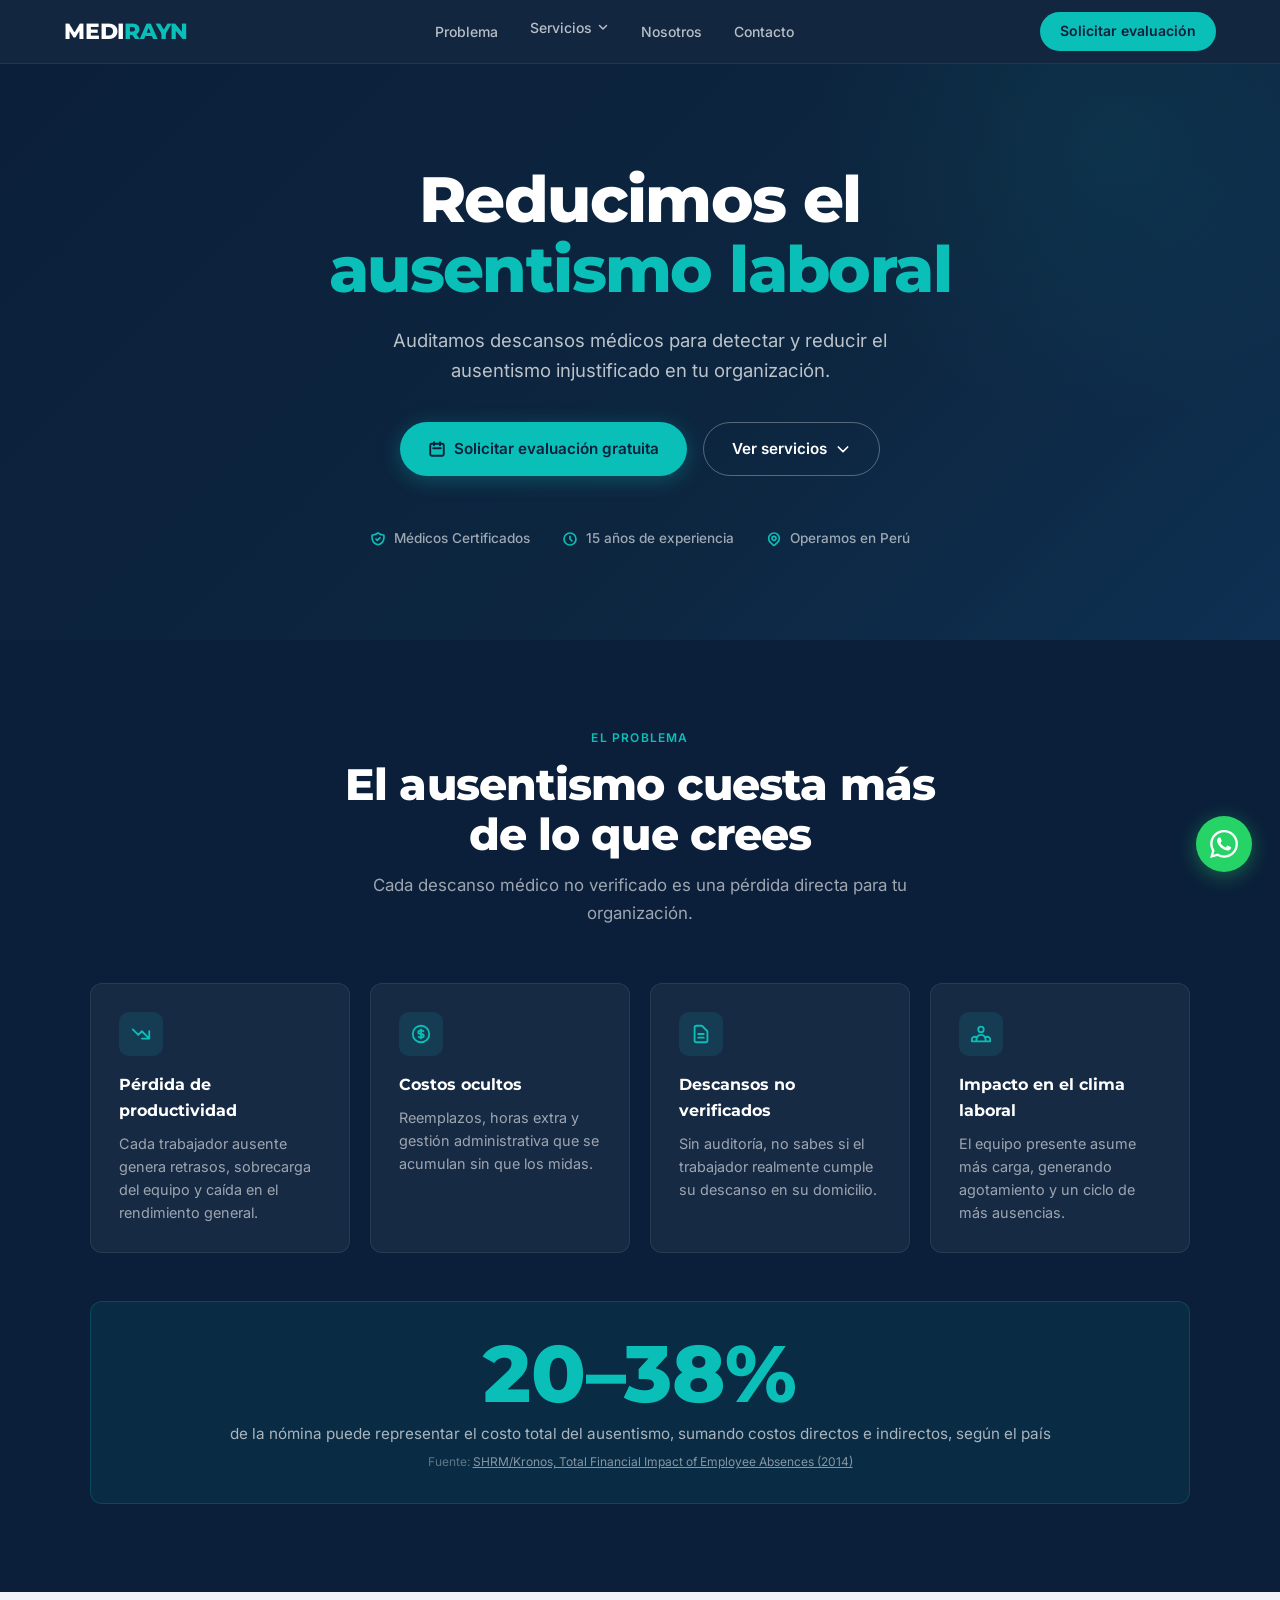
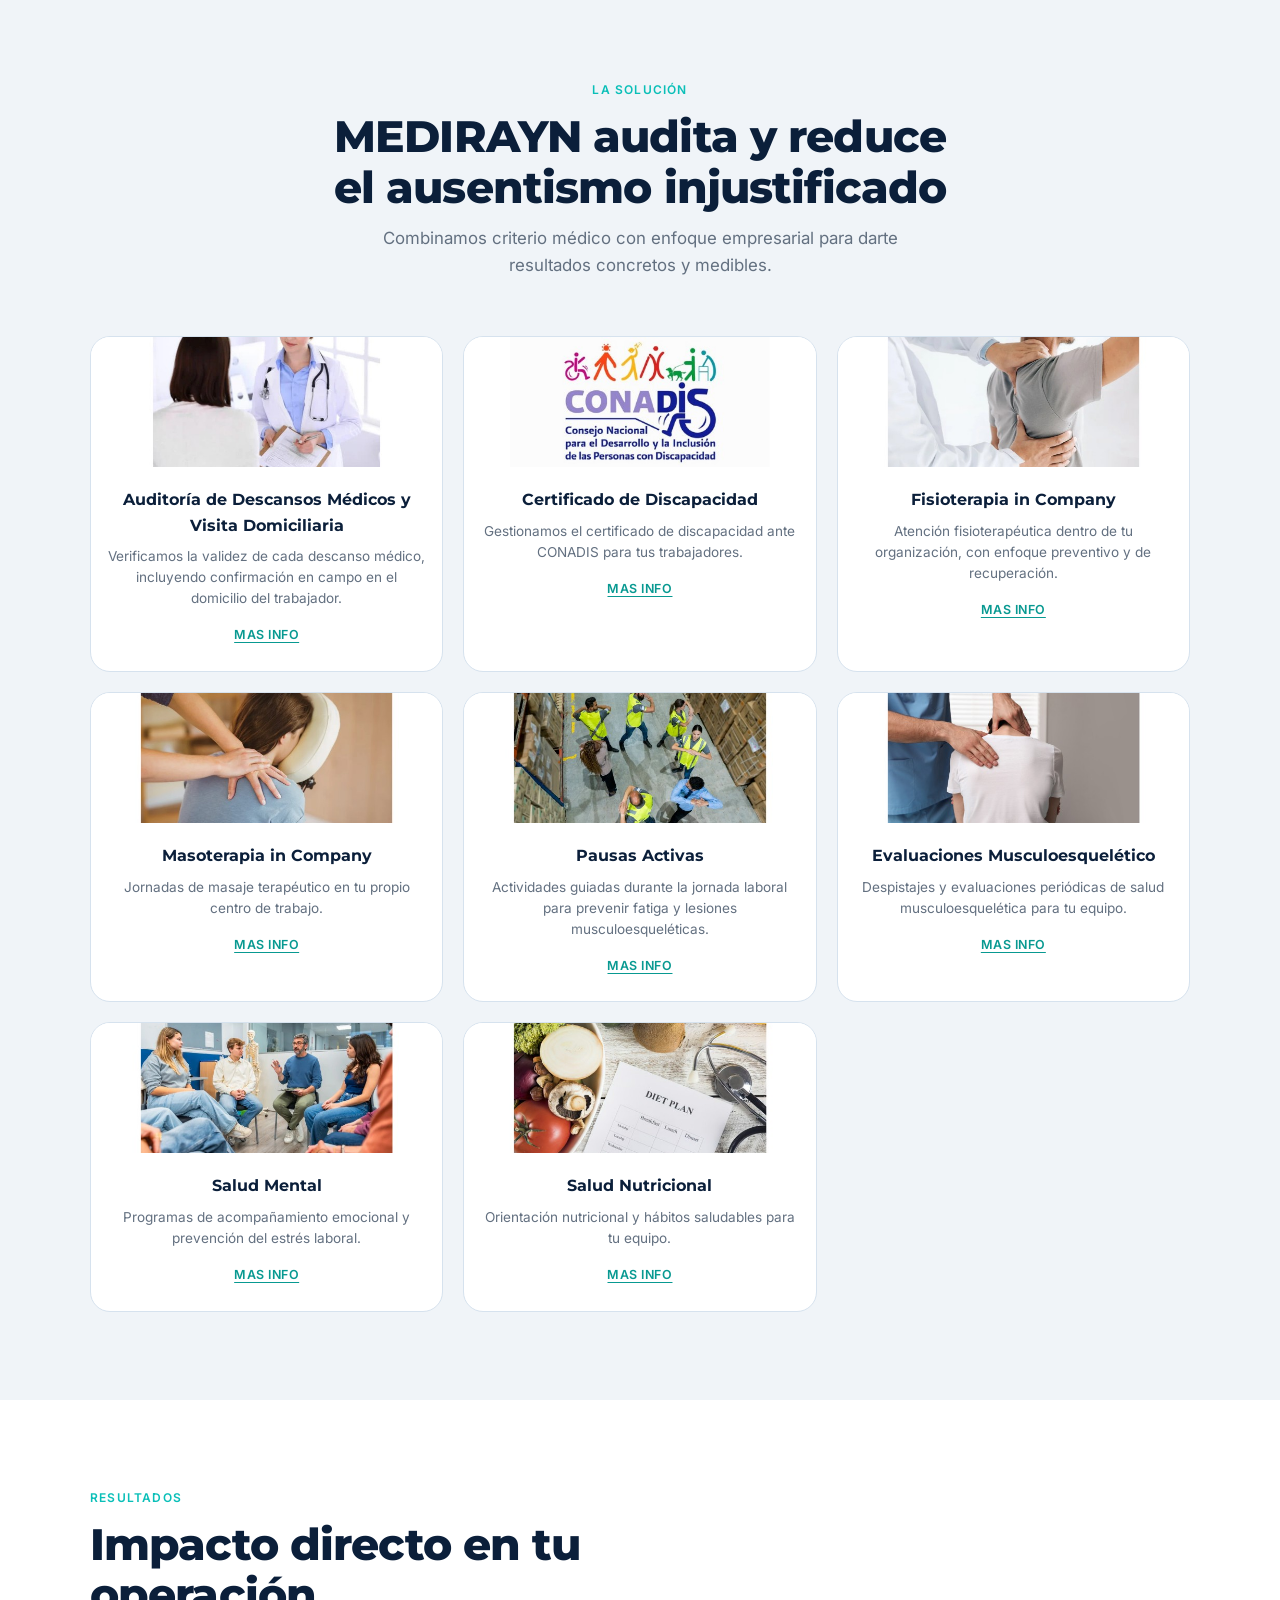
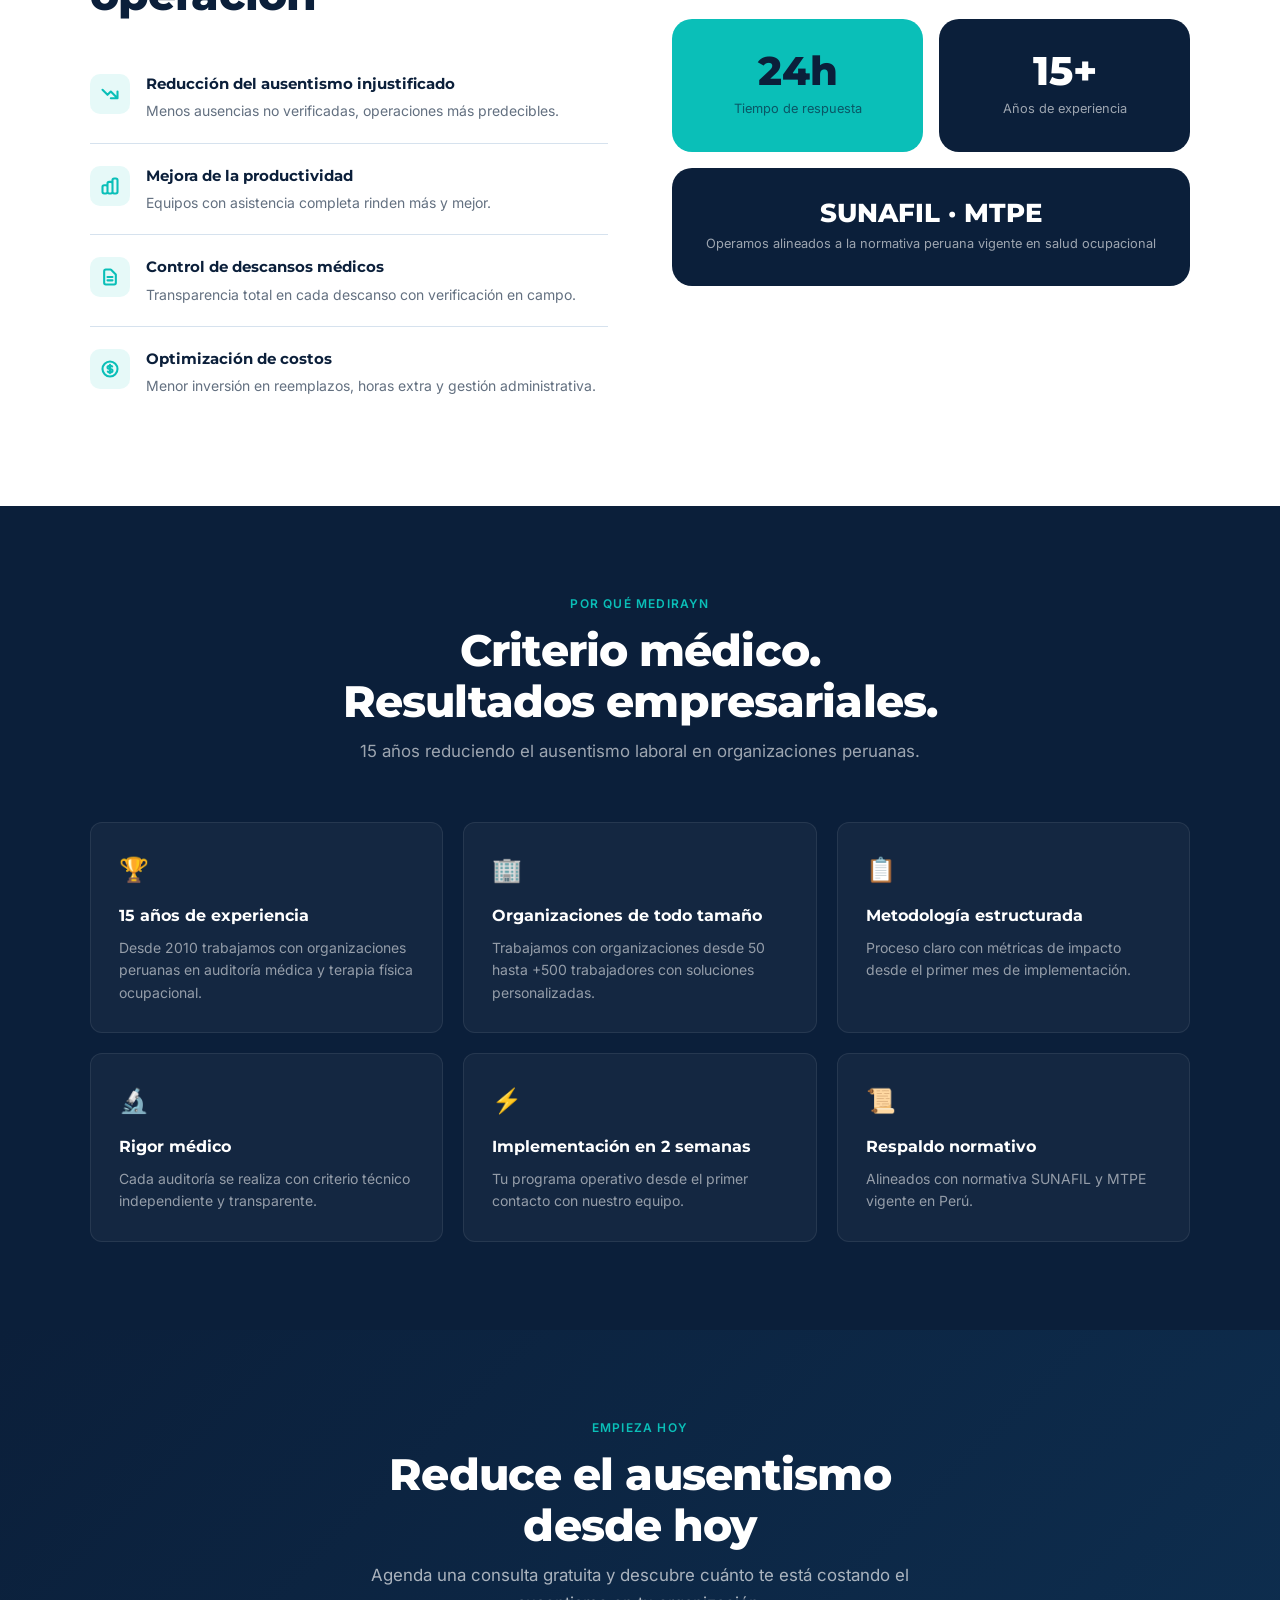
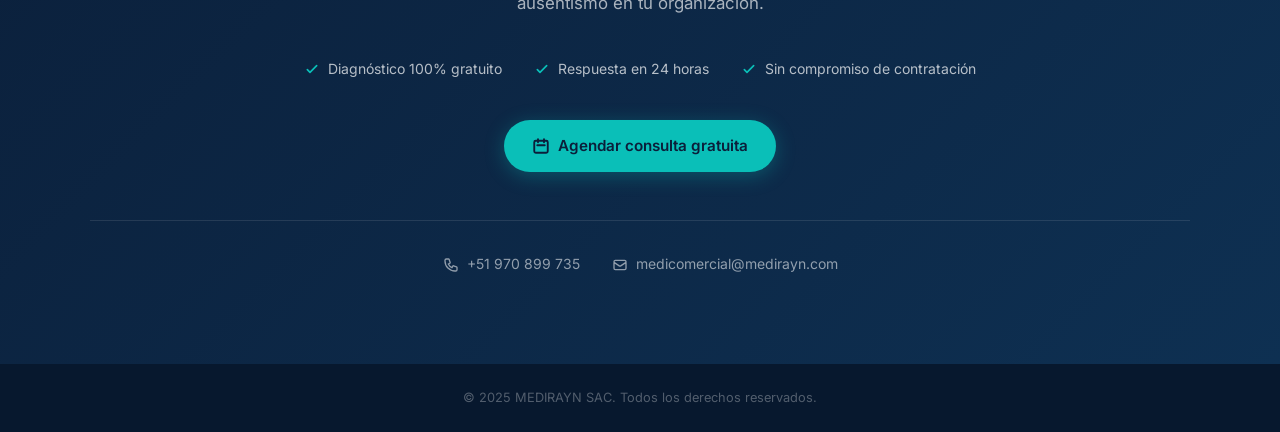
==== commit 1427bfdc: "Reemplaza la tipografía de títulos Syne por Montserrat Syne se estaba mostrando correctamente, pero " ====
--- a/index.html
+++ b/index.html
@@ -22,7 +22,7 @@
       --text:    #1C2B3A;
       --muted:   #637080;
       --border:  #D6E2EE;
-      --font-display: 'Syne', sans-serif;
+      --font-display: 'Montserrat', sans-serif;
       --font-body:    'Inter', sans-serif;
       --radius: 12px;
       --radius-lg: 20px;
--- a/assets/fonts/fonts.css
+++ b/assets/fonts/fonts.css
@@ -25,26 +25,26 @@
   unicode-range: U+0000-00FF, U+0131, U+0152-0153, U+02BB-02BC, U+02C6, U+02DA, U+02DC, U+0304, U+0308, U+0329, U+2000-206F, U+20AC, U+2122, U+2191, U+2193, U+2212, U+2215, U+FEFF, U+FFFD;
 }
 @font-face {
-  font-family: 'Syne';
+  font-family: 'Montserrat';
   font-style: normal;
   font-weight: 600;
   font-display: swap;
-  src: url('syne-latin.woff2') format('woff2');
+  src: url('montserrat-latin.woff2') format('woff2');
   unicode-range: U+0000-00FF, U+0131, U+0152-0153, U+02BB-02BC, U+02C6, U+02DA, U+02DC, U+0304, U+0308, U+0329, U+2000-206F, U+20AC, U+2122, U+2191, U+2193, U+2212, U+2215, U+FEFF, U+FFFD;
 }
 @font-face {
-  font-family: 'Syne';
+  font-family: 'Montserrat';
   font-style: normal;
   font-weight: 700;
   font-display: swap;
-  src: url('syne-latin.woff2') format('woff2');
+  src: url('montserrat-latin.woff2') format('woff2');
   unicode-range: U+0000-00FF, U+0131, U+0152-0153, U+02BB-02BC, U+02C6, U+02DA, U+02DC, U+0304, U+0308, U+0329, U+2000-206F, U+20AC, U+2122, U+2191, U+2193, U+2212, U+2215, U+FEFF, U+FFFD;
 }
 @font-face {
-  font-family: 'Syne';
+  font-family: 'Montserrat';
   font-style: normal;
   font-weight: 800;
   font-display: swap;
-  src: url('syne-latin.woff2') format('woff2');
+  src: url('montserrat-latin.woff2') format('woff2');
   unicode-range: U+0000-00FF, U+0131, U+0152-0153, U+02BB-02BC, U+02C6, U+02DA, U+02DC, U+0304, U+0308, U+0329, U+2000-206F, U+20AC, U+2122, U+2191, U+2193, U+2212, U+2215, U+FEFF, U+FFFD;
 }
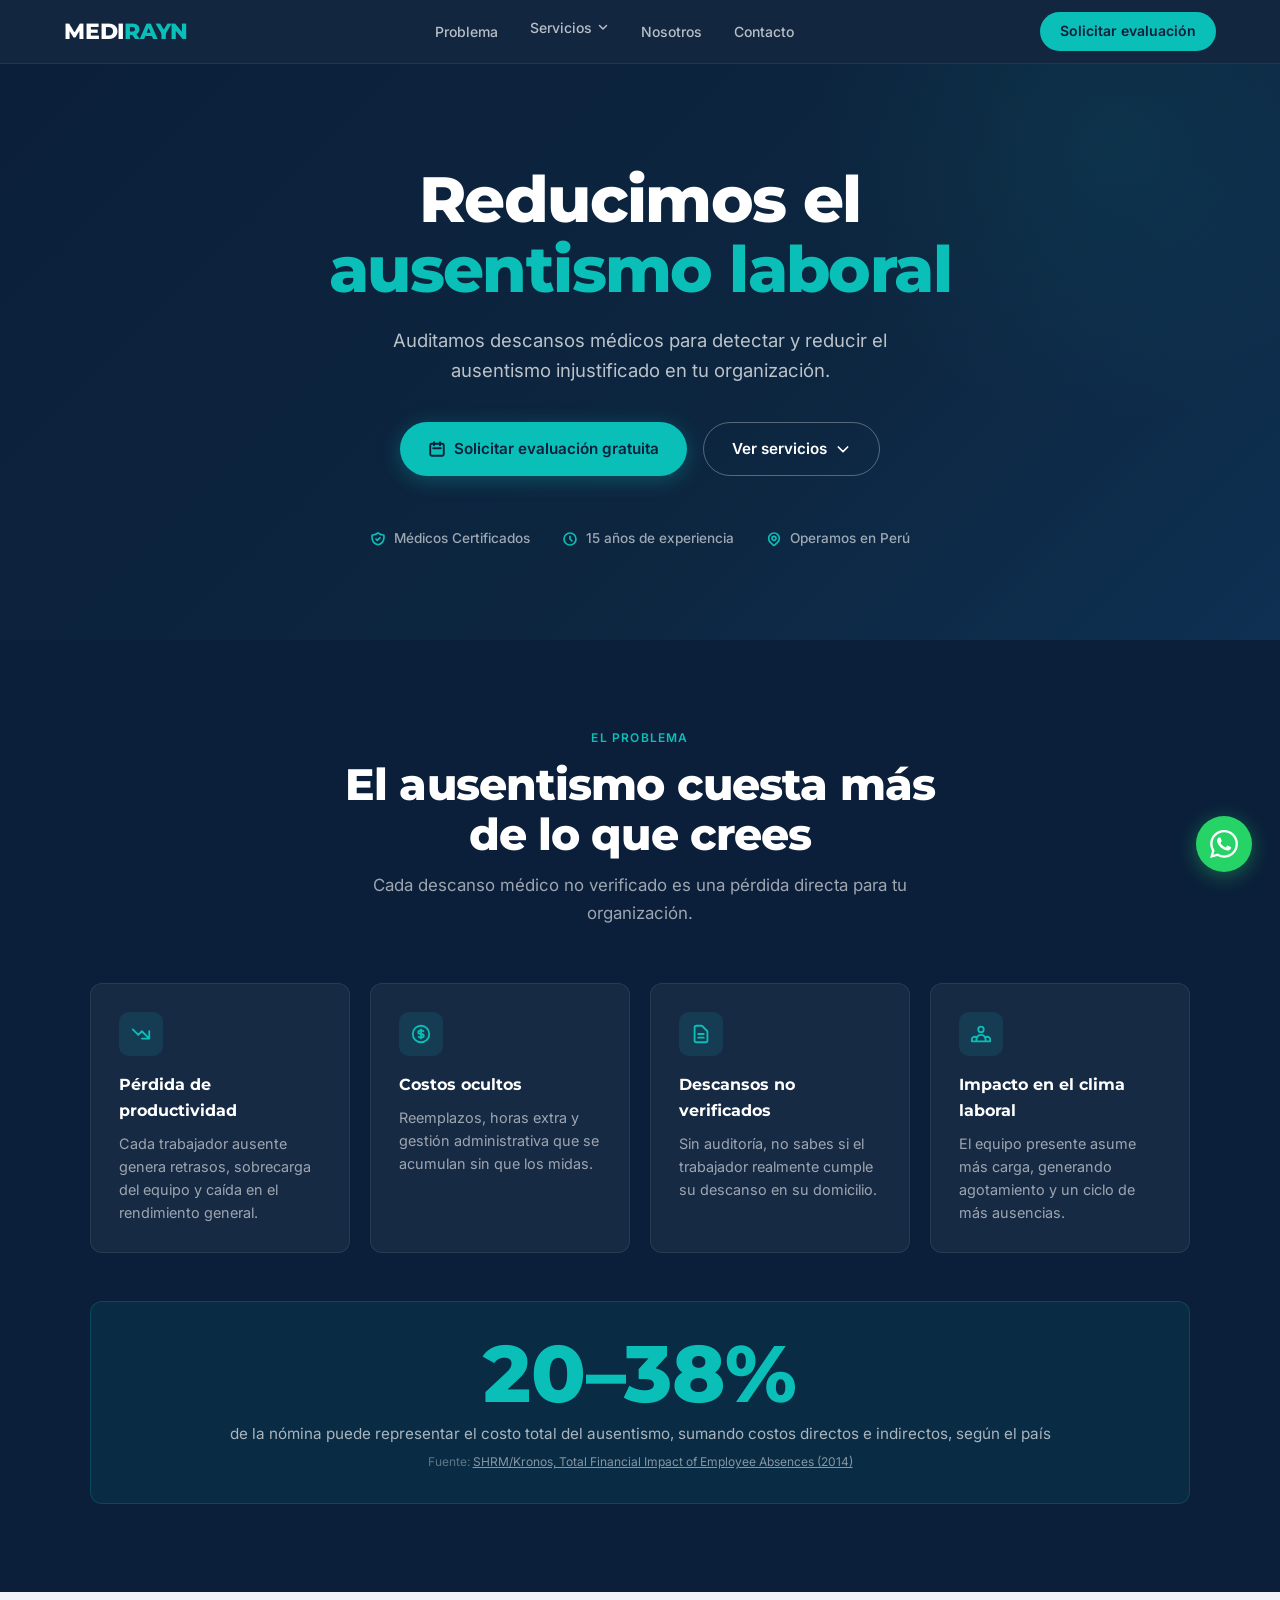
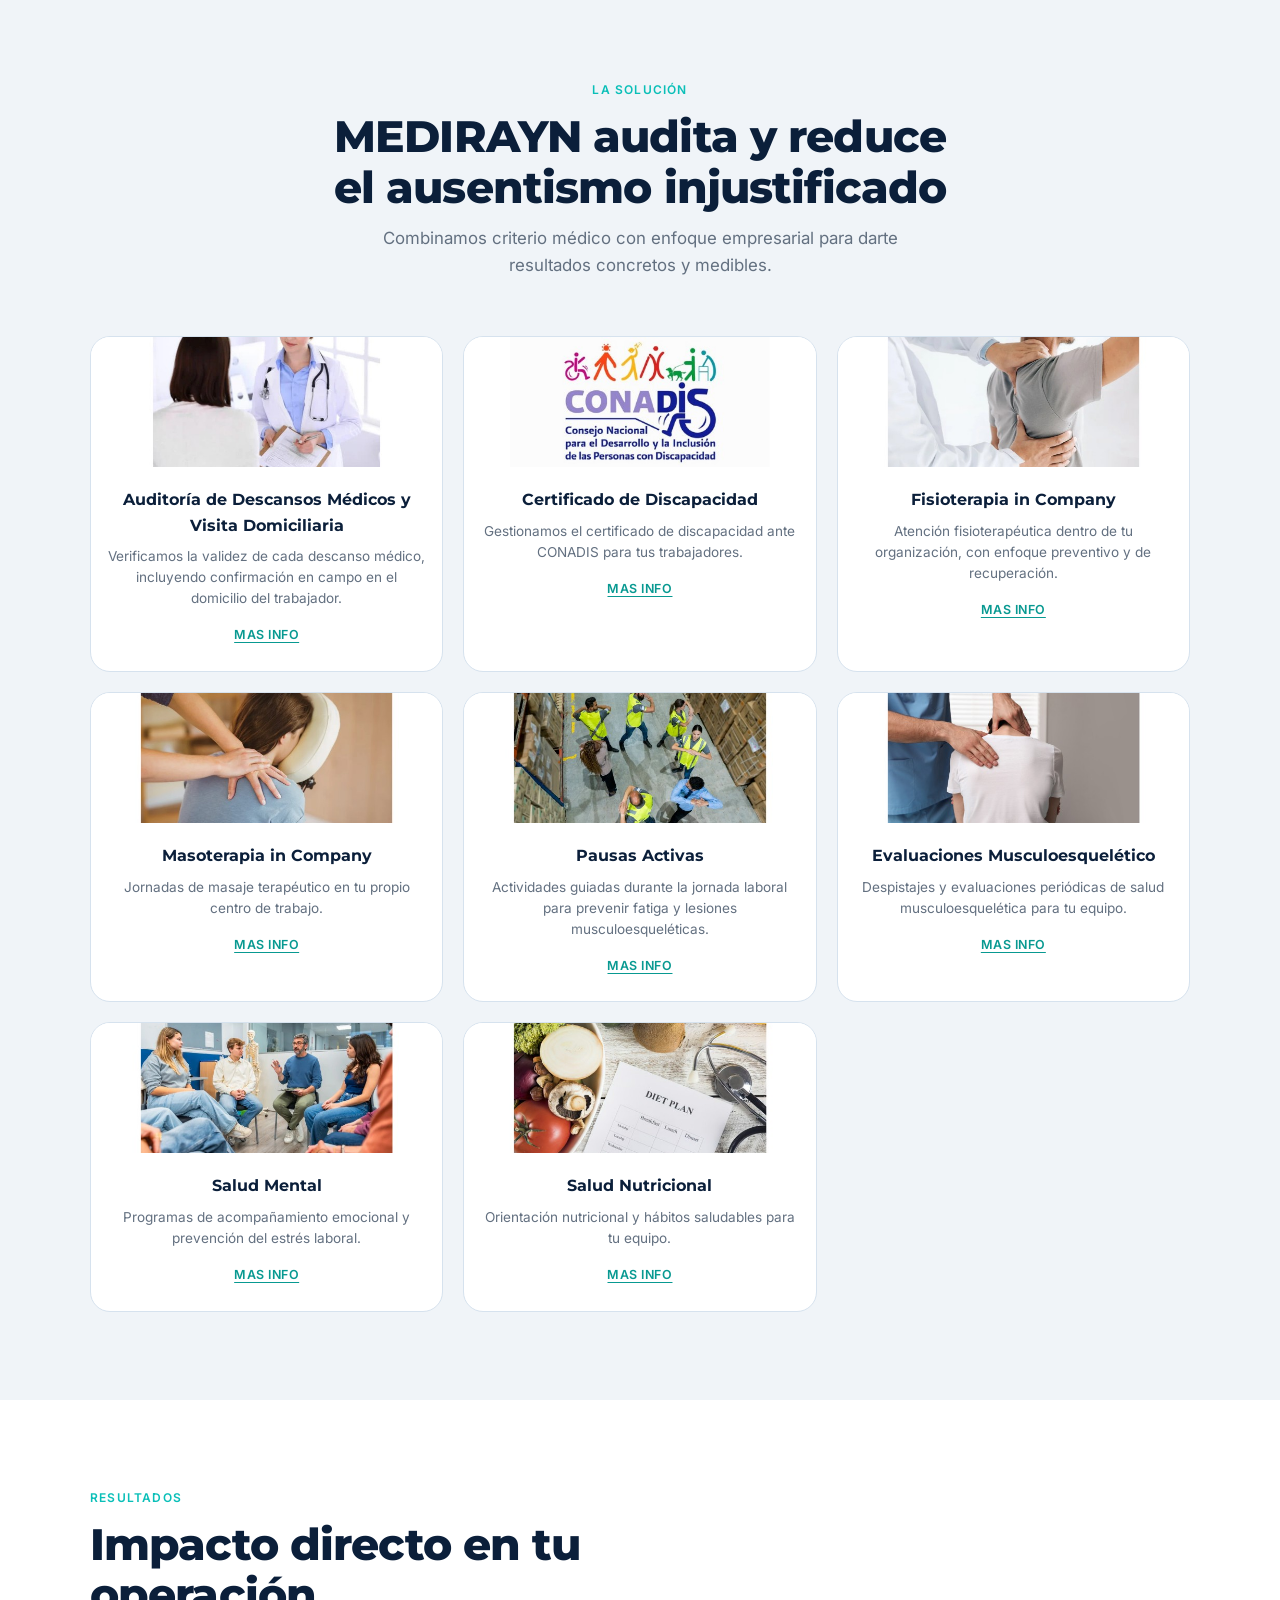
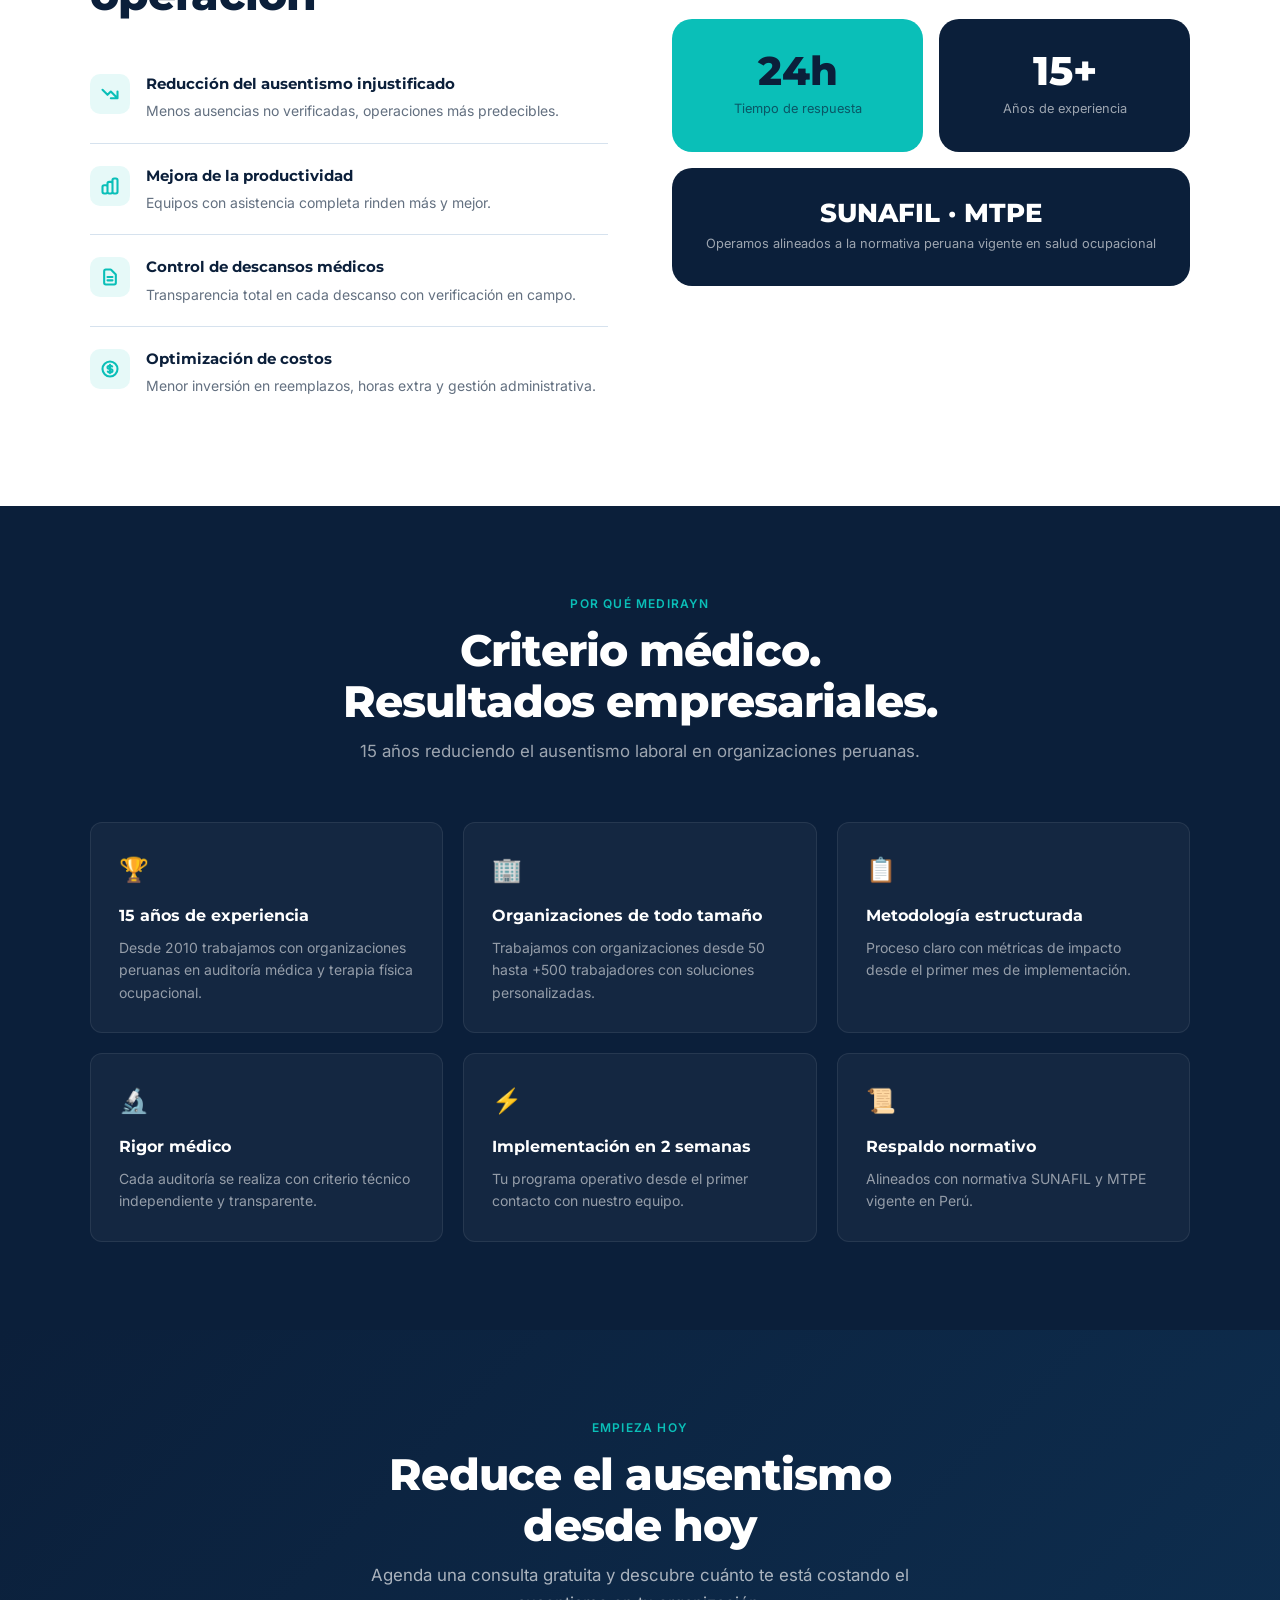
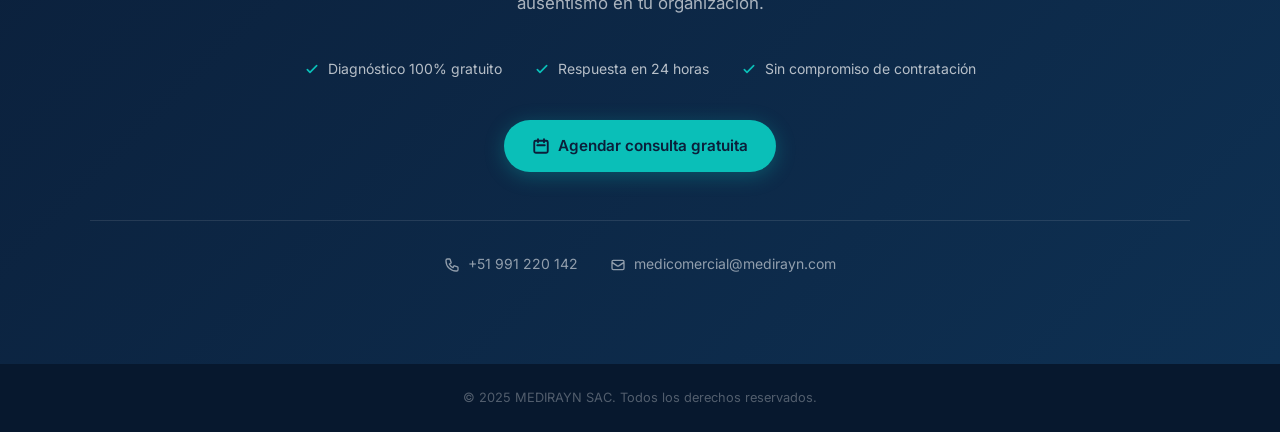
==== commit 78360c8f: "Actualiza el número de teléfono/WhatsApp a 991 220 142 Reemplaza +51 970 899 735 por +51 991 220 142" ====
--- a/index.html
+++ b/index.html
@@ -1099,9 +1099,9 @@
       </a>
     </div>
     <div class="footer-contact">
-      <a href="tel:+51970899735">
+      <a href="tel:+51991220142">
         <svg width="16" height="16" fill="none" viewBox="0 0 24 24" stroke="currentColor" stroke-width="2"><path stroke-linecap="round" stroke-linejoin="round" d="M3 5a2 2 0 012-2h3.28a1 1 0 01.948.684l1.498 4.493a1 1 0 01-.502 1.21l-2.257 1.13a11.042 11.042 0 005.516 5.516l1.13-2.257a1 1 0 011.21-.502l4.493 1.498a1 1 0 01.684.949V19a2 2 0 01-2 2h-1C9.716 21 3 14.284 3 6V5z"/></svg>
-        +51 970 899 735
+        +51 991 220 142
       </a>
       <a href="mailto:medicomercial@medirayn.com">
         <svg width="16" height="16" fill="none" viewBox="0 0 24 24" stroke="currentColor" stroke-width="2"><path stroke-linecap="round" stroke-linejoin="round" d="M3 8l7.89 5.26a2 2 0 002.22 0L21 8M5 19h14a2 2 0 002-2V7a2 2 0 00-2-2H5a2 2 0 00-2 2v10a2 2 0 002 2z"/></svg>
@@ -1116,7 +1116,7 @@
 </div>
 
 <!-- WHATSAPP FLOAT -->
-<a href="https://wa.me/51970899735?text=Hola%2C%20me%20interesa%20conocer%20más%20sobre%20los%20servicios%20de%20MEDIRAYN" class="wa-float" target="_blank" rel="noopener" aria-label="Hablar por WhatsApp">
+<a href="https://wa.me/51991220142?text=Hola%2C%20me%20interesa%20conocer%20más%20sobre%20los%20servicios%20de%20MEDIRAYN" class="wa-float" target="_blank" rel="noopener" aria-label="Hablar por WhatsApp">
   <svg width="28" height="28" viewBox="0 0 24 24" fill="white"><path d="M17.472 14.382c-.297-.149-1.758-.867-2.03-.967-.273-.099-.471-.148-.67.15-.197.297-.767.966-.94 1.164-.173.199-.347.223-.644.075-.297-.15-1.255-.463-2.39-1.475-.883-.788-1.48-1.761-1.653-2.059-.173-.297-.018-.458.13-.606.134-.133.298-.347.446-.52.149-.174.198-.298.298-.497.099-.198.05-.371-.025-.52-.075-.149-.669-1.612-.916-2.207-.242-.579-.487-.5-.669-.51-.173-.008-.371-.01-.57-.01-.198 0-.52.074-.792.372-.272.297-1.04 1.016-1.04 2.479 0 1.462 1.065 2.875 1.213 3.074.149.198 2.096 3.2 5.077 4.487.709.306 1.262.489 1.694.625.712.227 1.36.195 1.871.118.571-.085 1.758-.719 2.006-1.413.248-.694.248-1.289.173-1.413-.074-.124-.272-.198-.57-.347m-5.421 7.403h-.004a9.87 9.87 0 01-5.031-1.378l-.361-.214-3.741.982.998-3.648-.235-.374a9.86 9.86 0 01-1.51-5.26c.001-5.45 4.436-9.884 9.888-9.884 2.64 0 5.122 1.03 6.988 2.898a9.825 9.825 0 012.893 6.994c-.003 5.45-4.437 9.884-9.885 9.884m8.413-18.297A11.815 11.815 0 0012.05 0C5.495 0 .16 5.335.157 11.892c0 2.096.547 4.142 1.588 5.945L.057 24l6.305-1.654a11.882 11.882 0 005.683 1.448h.005c6.554 0 11.89-5.335 11.893-11.893a11.821 11.821 0 00-3.48-8.413z"/></svg>
 </a>
 
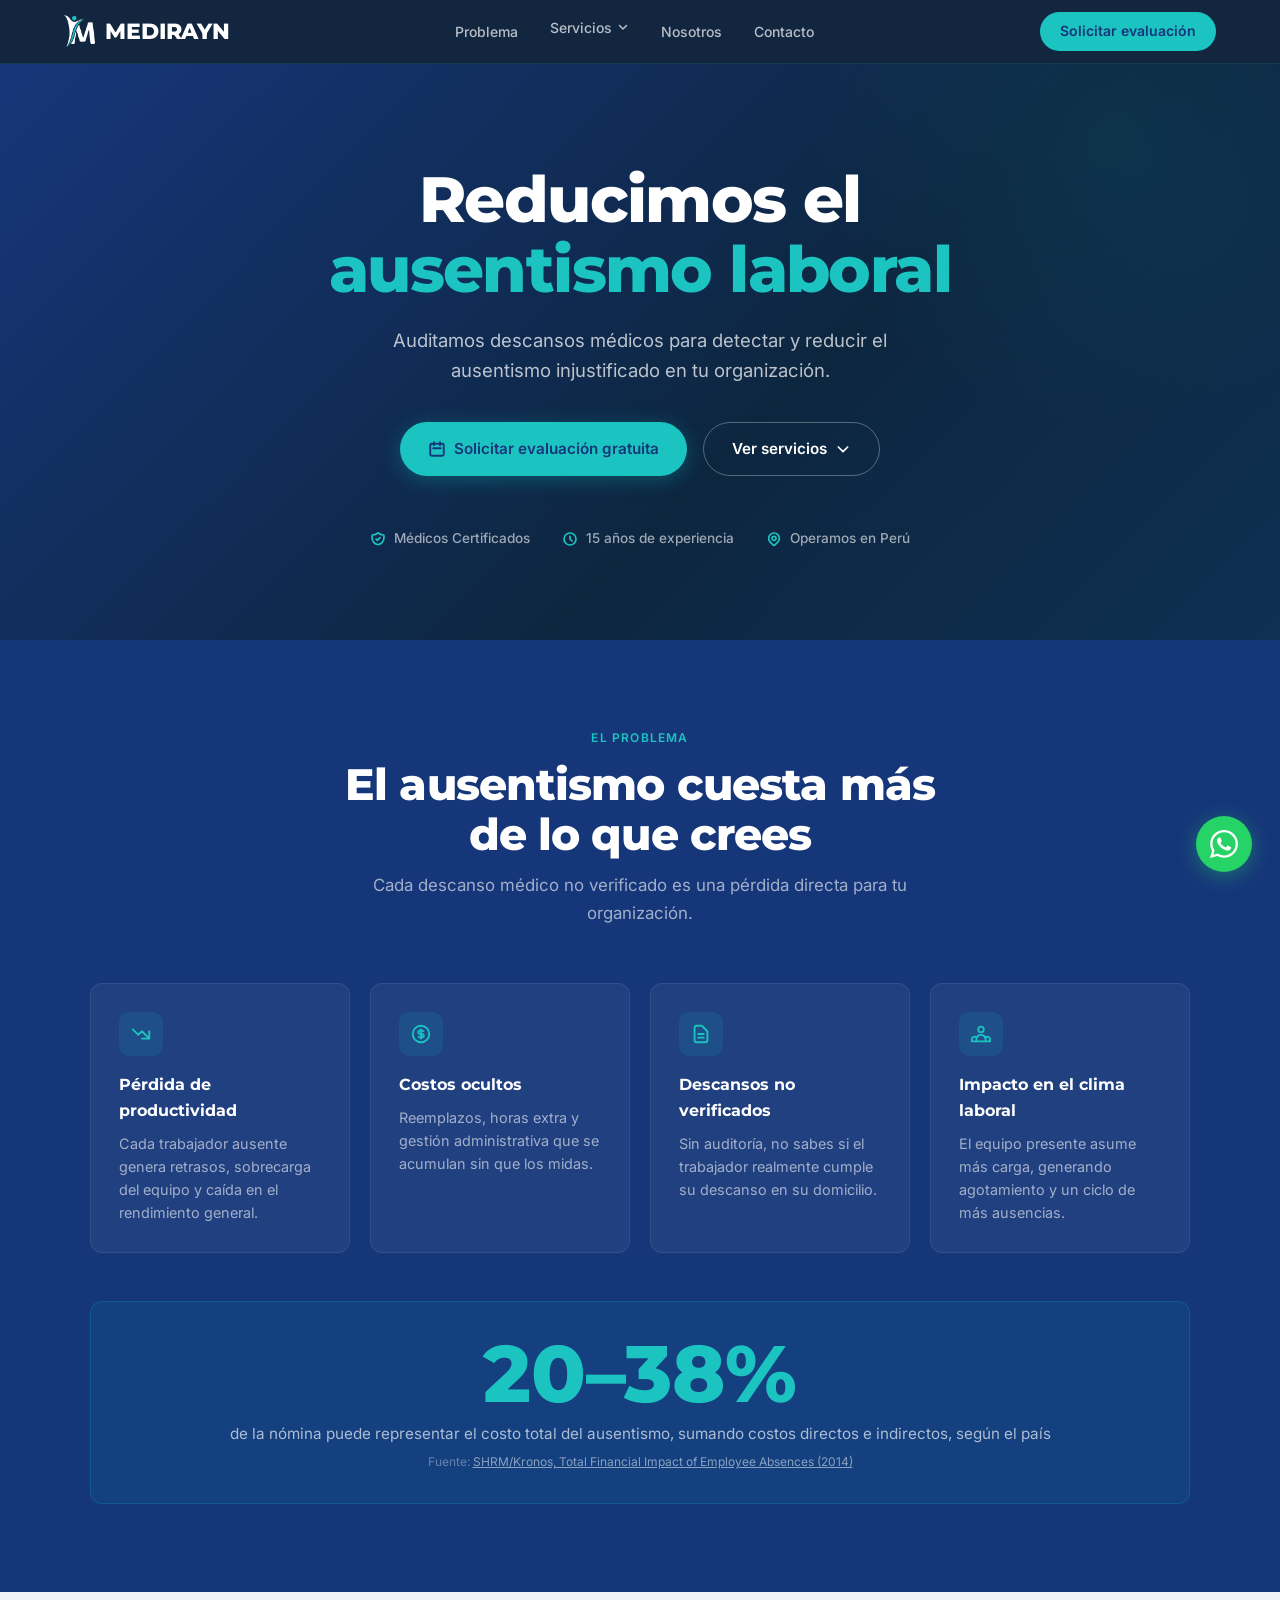
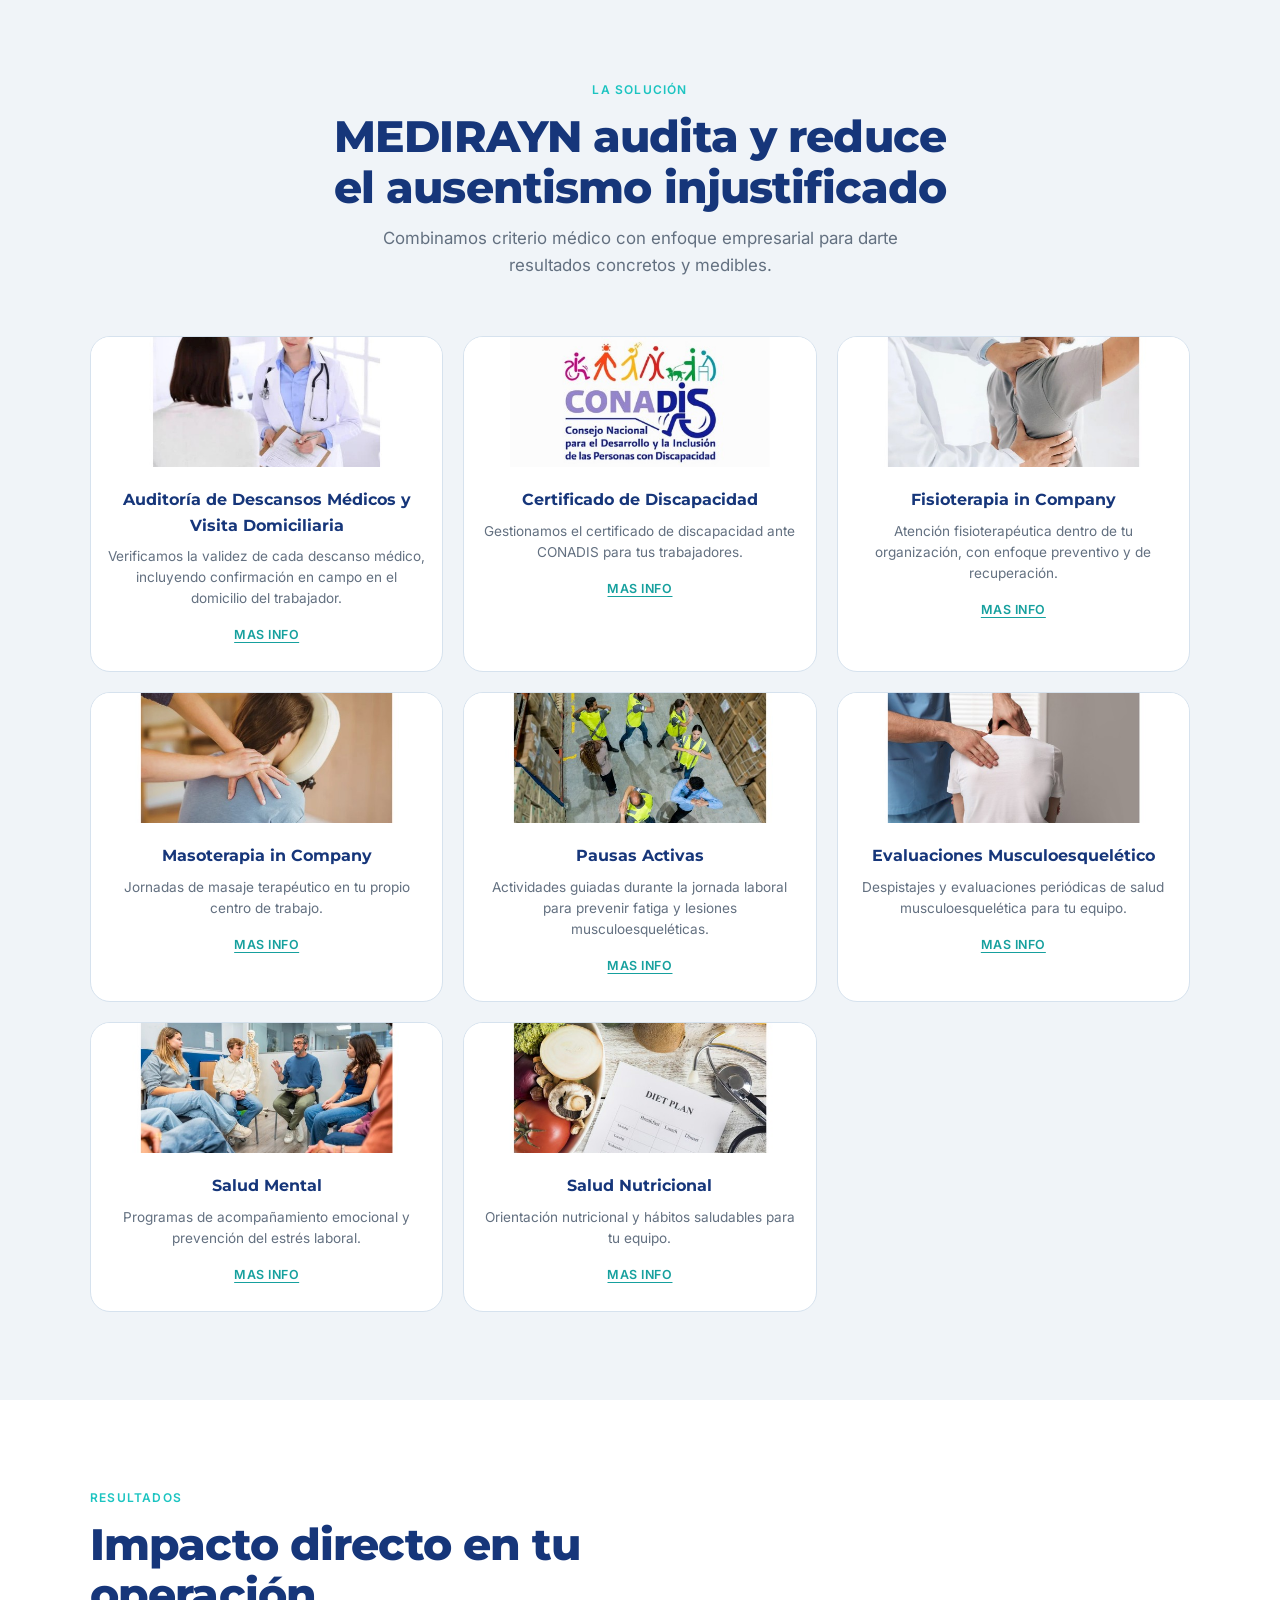
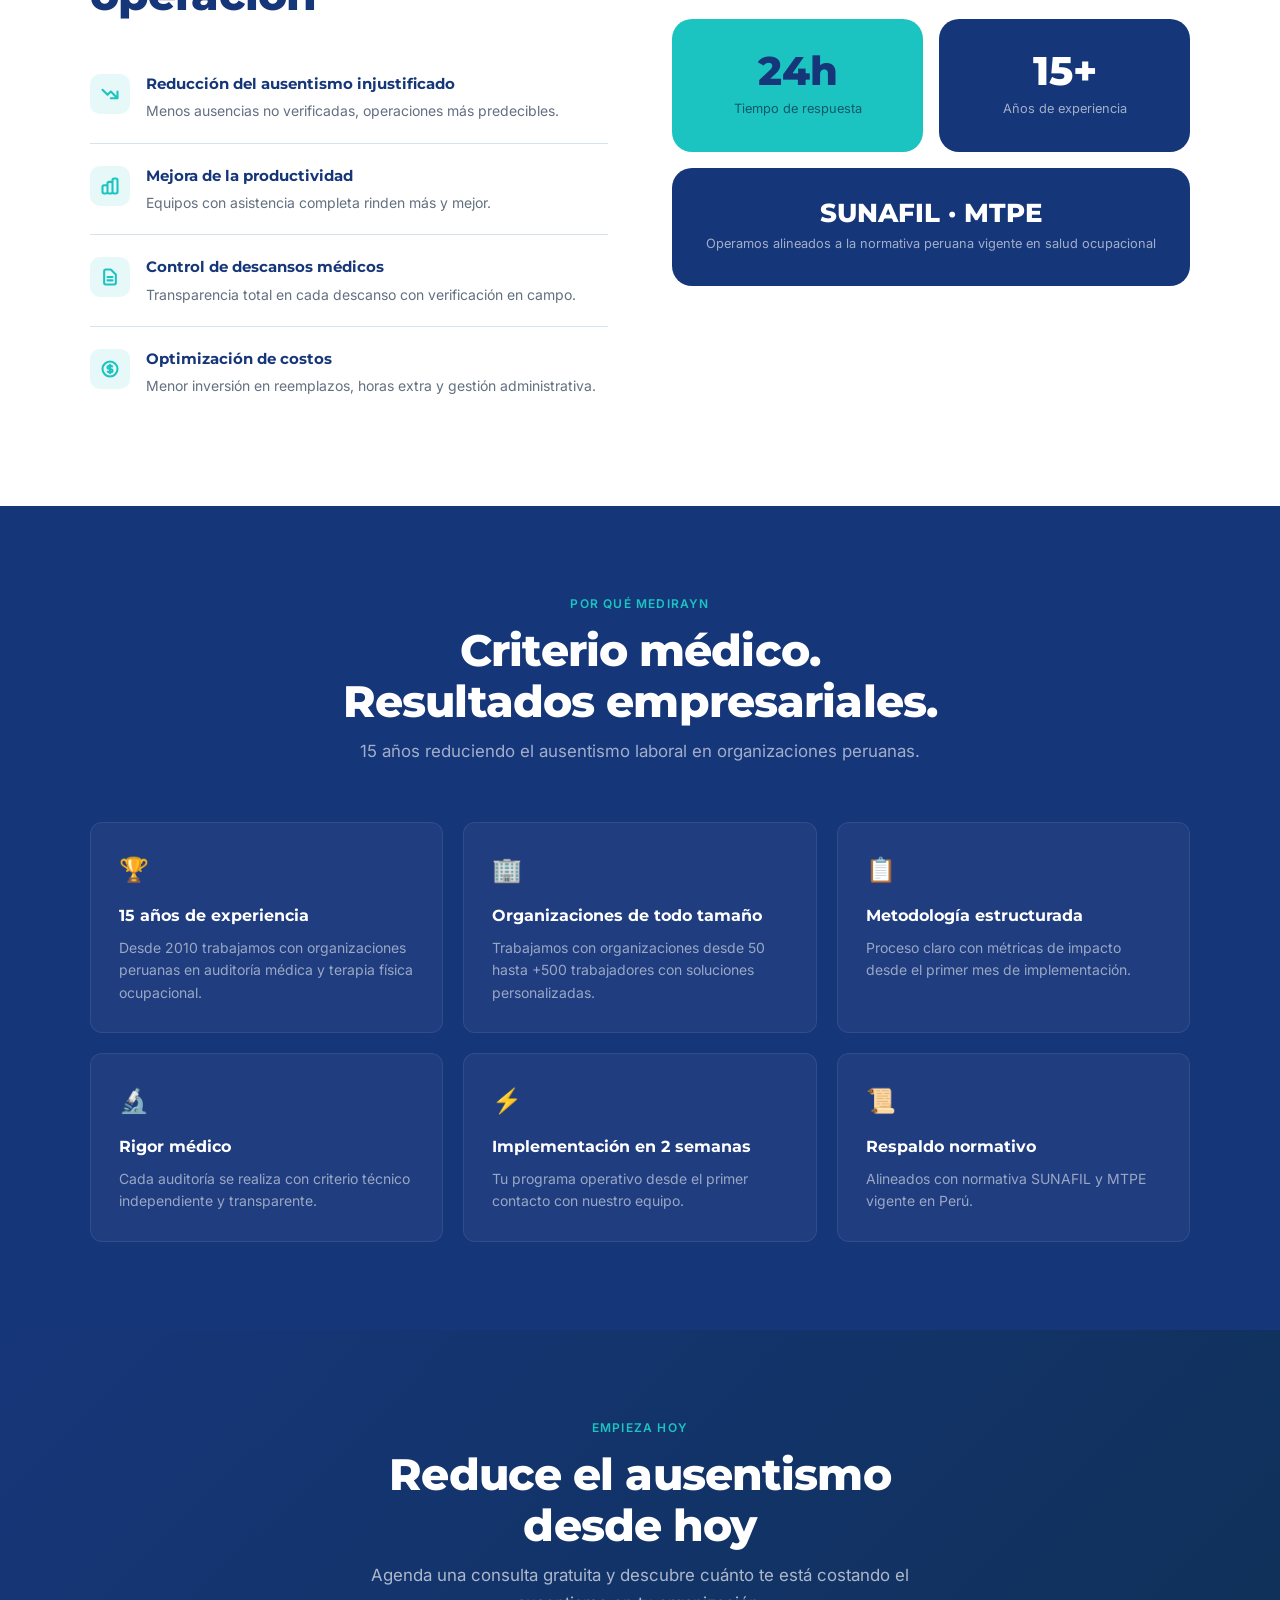
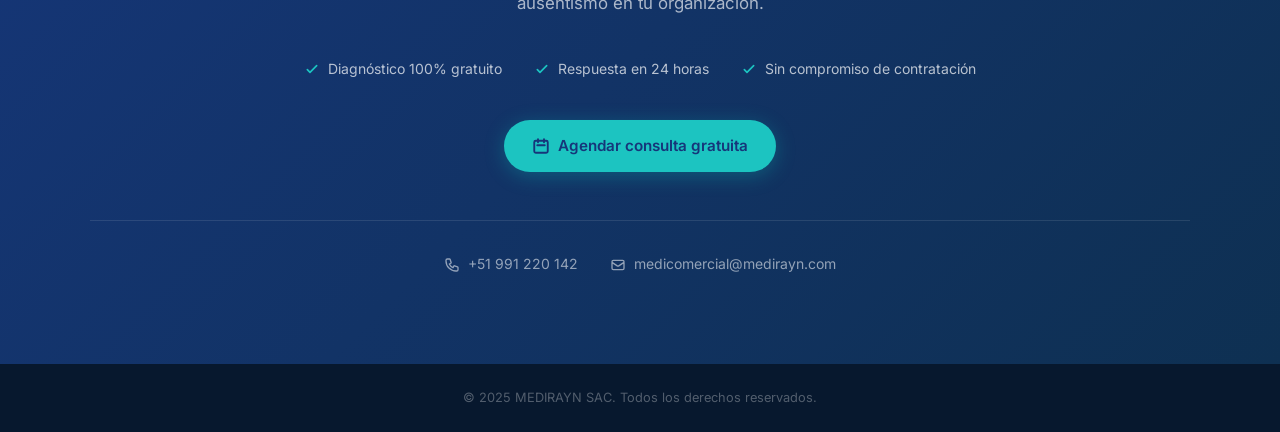
==== commit 33cc46d9: "Actualiza el logo y los colores de marca en las 9 páginas - Agrega el ícono oficial (transparente) a" ====
--- a/index.html
+++ b/index.html
@@ -12,10 +12,10 @@
     *, *::before, *::after { box-sizing: border-box; margin: 0; padding: 0; }
 
     :root {
-      --navy:    #0B1F3A;
-      --navy-mid:#112849;
-      --teal:    #0ABFB8;
-      --teal-dim:#089991;
+      --navy:    #16367A;
+      --navy-mid:#3F5A91;
+      --teal:    #1CC4C1;
+      --teal-dim:#16A09E;
       --slate:   #4A6278;
       --light:   #F0F4F8;
       --white:   #FFFFFF;
@@ -54,6 +54,9 @@
     }
 
     .nav-logo {
+      display: flex;
+      align-items: center;
+      gap: 10px;
       font-family: var(--font-display);
       font-size: 1.35rem;
       font-weight: 800;
@@ -61,7 +64,11 @@
       text-decoration: none;
       letter-spacing: -0.01em;
     }
-    .nav-logo span { color: var(--teal); }
+    .nav-logo-icon {
+      height: 32px;
+      width: auto;
+      display: block;
+    }
 
     .nav-links {
       display: flex;
@@ -775,7 +782,7 @@
 
 <!-- NAV -->
 <nav>
-  <a href="#inicio" class="nav-logo">MEDI<span>RAYN</span></a>
+  <a href="#inicio" class="nav-logo"><img src="assets/img/logo/medirayn-icon-white.png" class="nav-logo-icon" alt="">MEDIRAYN</a>
   <ul class="nav-links" id="navLinks">
     <li><a href="#problema">Problema</a></li>
     <li class="nav-dropdown">
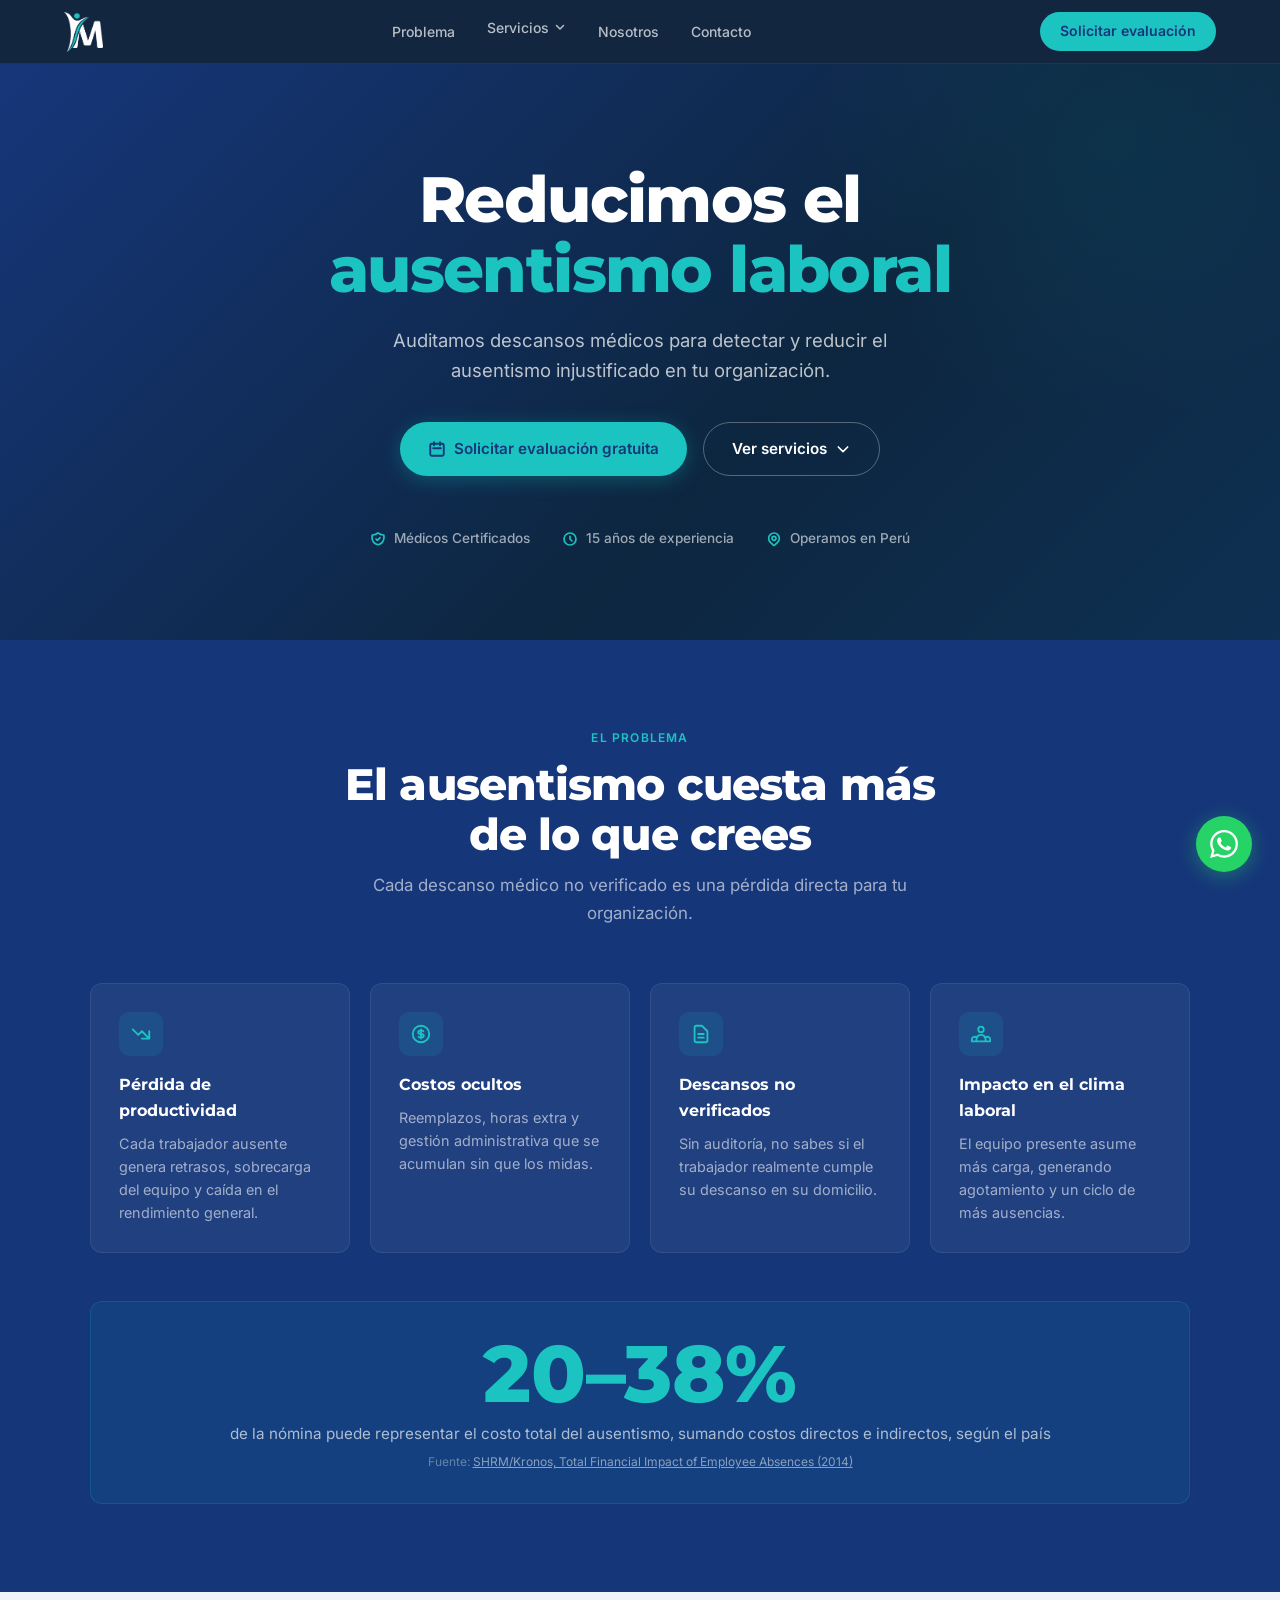
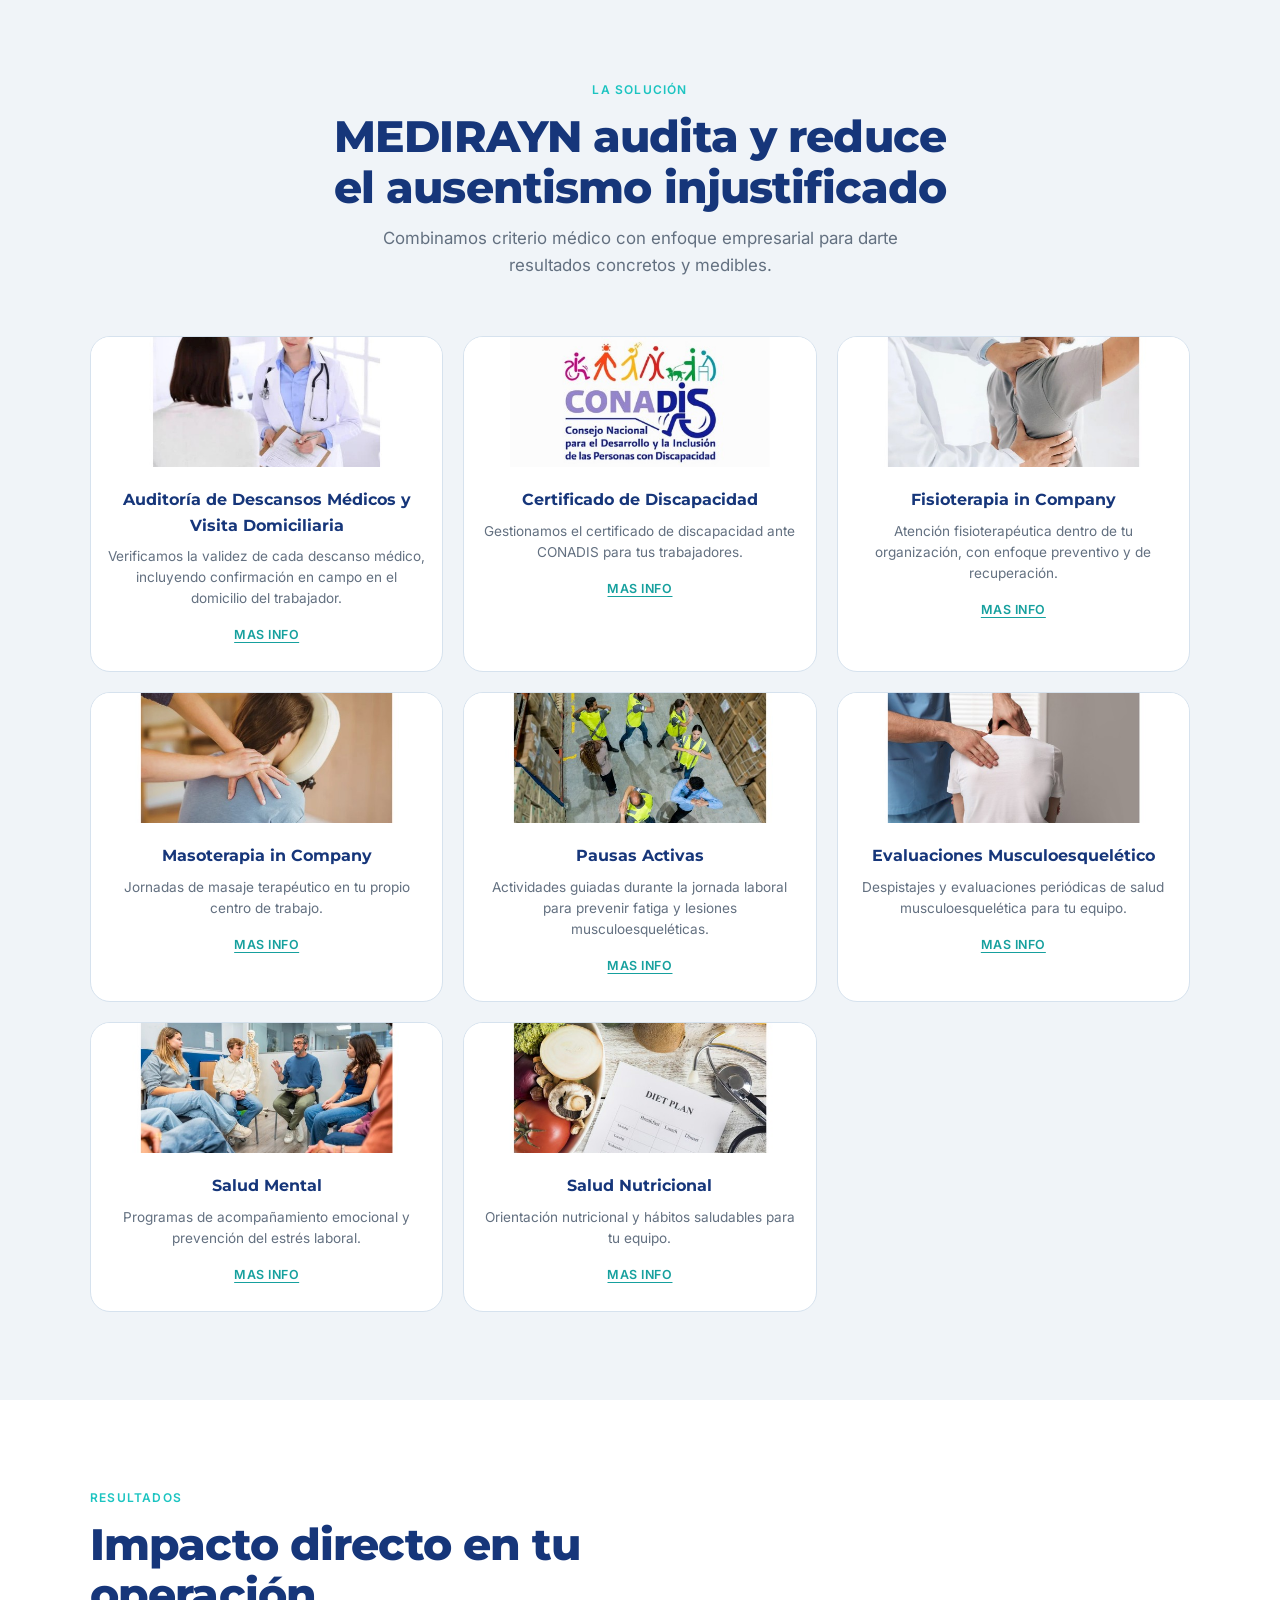
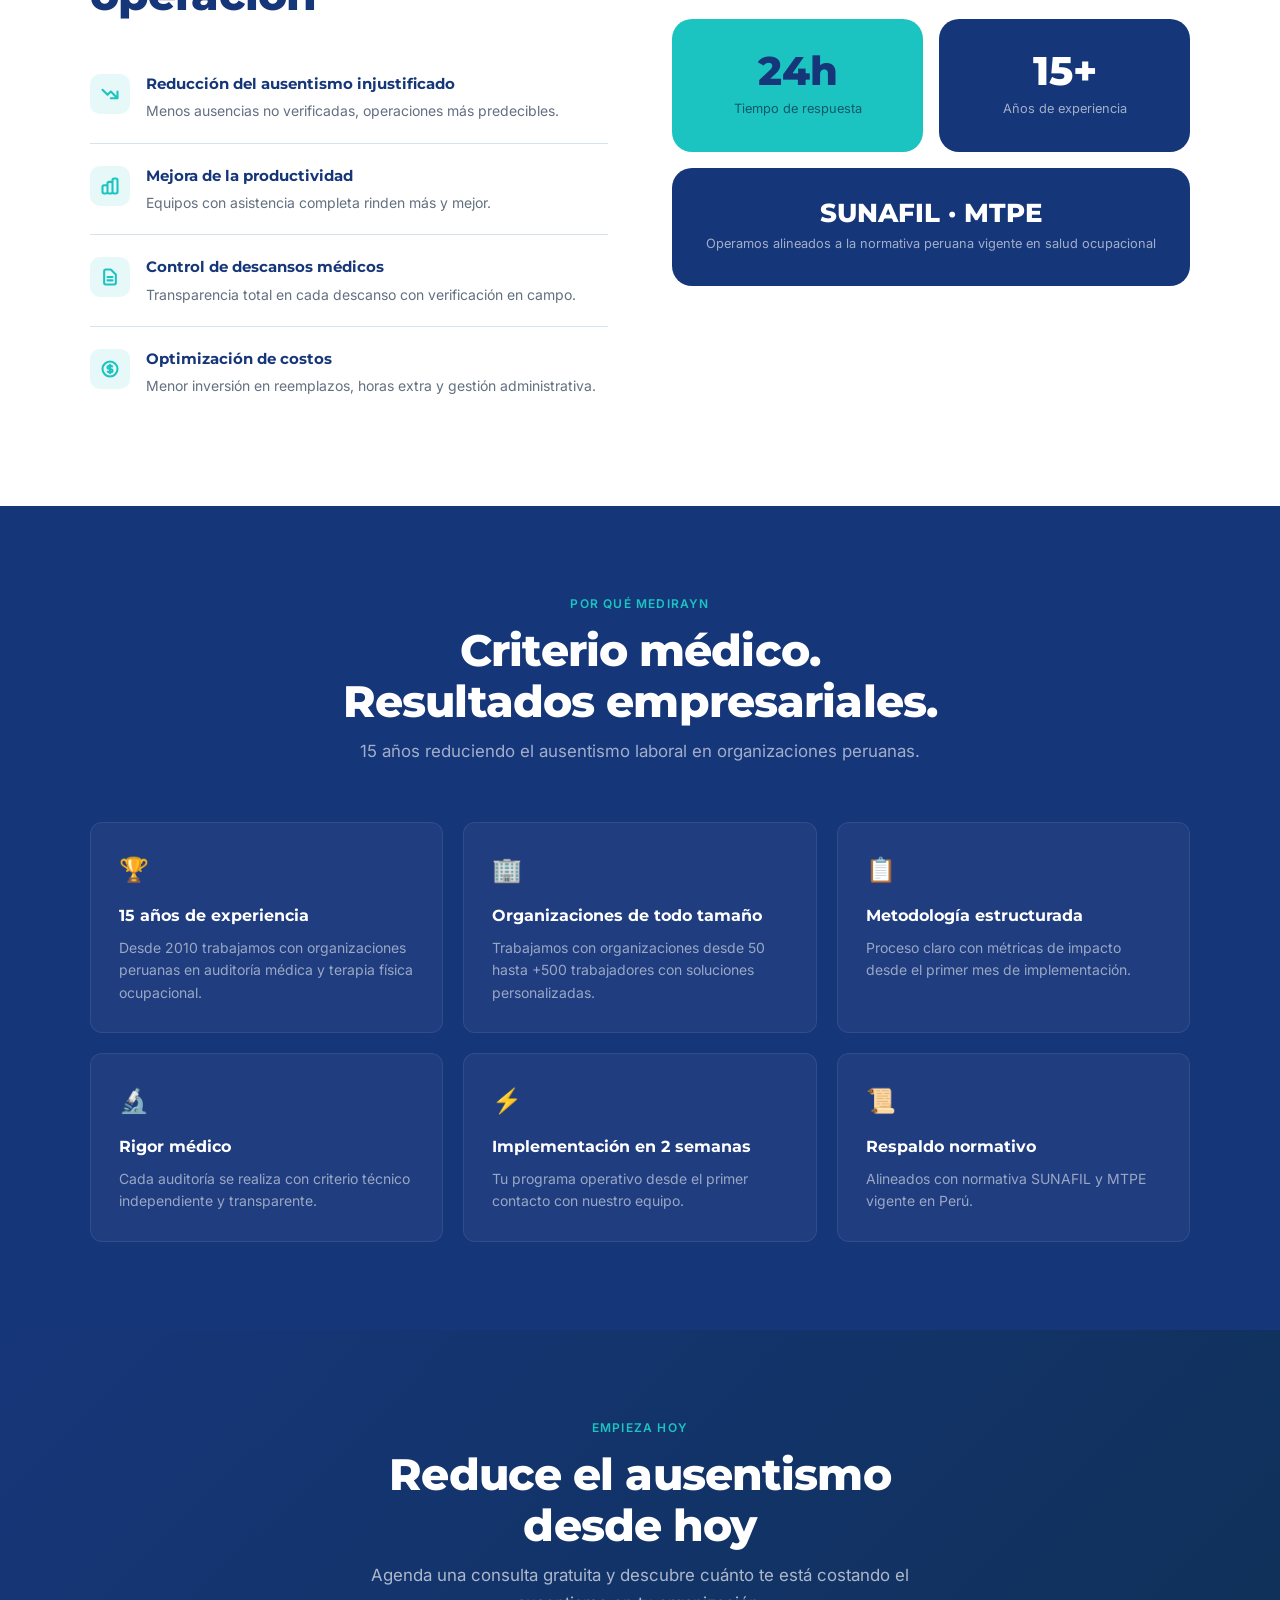
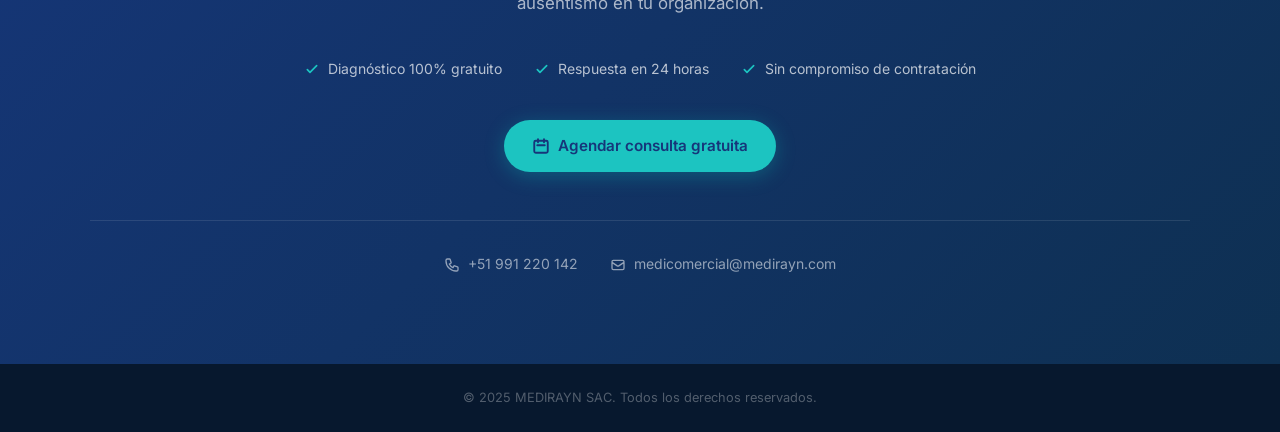
==== commit f387dec1: "Deja solo el ícono del logo en el menú, sin el texto MEDIRAYN al lado" ====
--- a/index.html
+++ b/index.html
@@ -65,7 +65,7 @@
       letter-spacing: -0.01em;
     }
     .nav-logo-icon {
-      height: 32px;
+      height: 40px;
       width: auto;
       display: block;
     }
@@ -782,7 +782,7 @@
 
 <!-- NAV -->
 <nav>
-  <a href="#inicio" class="nav-logo"><img src="assets/img/logo/medirayn-icon-white.png" class="nav-logo-icon" alt="">MEDIRAYN</a>
+  <a href="#inicio" class="nav-logo"><img src="assets/img/logo/medirayn-icon-white.png" class="nav-logo-icon" alt="MEDIRAYN"></a>
   <ul class="nav-links" id="navLinks">
     <li><a href="#problema">Problema</a></li>
     <li class="nav-dropdown">
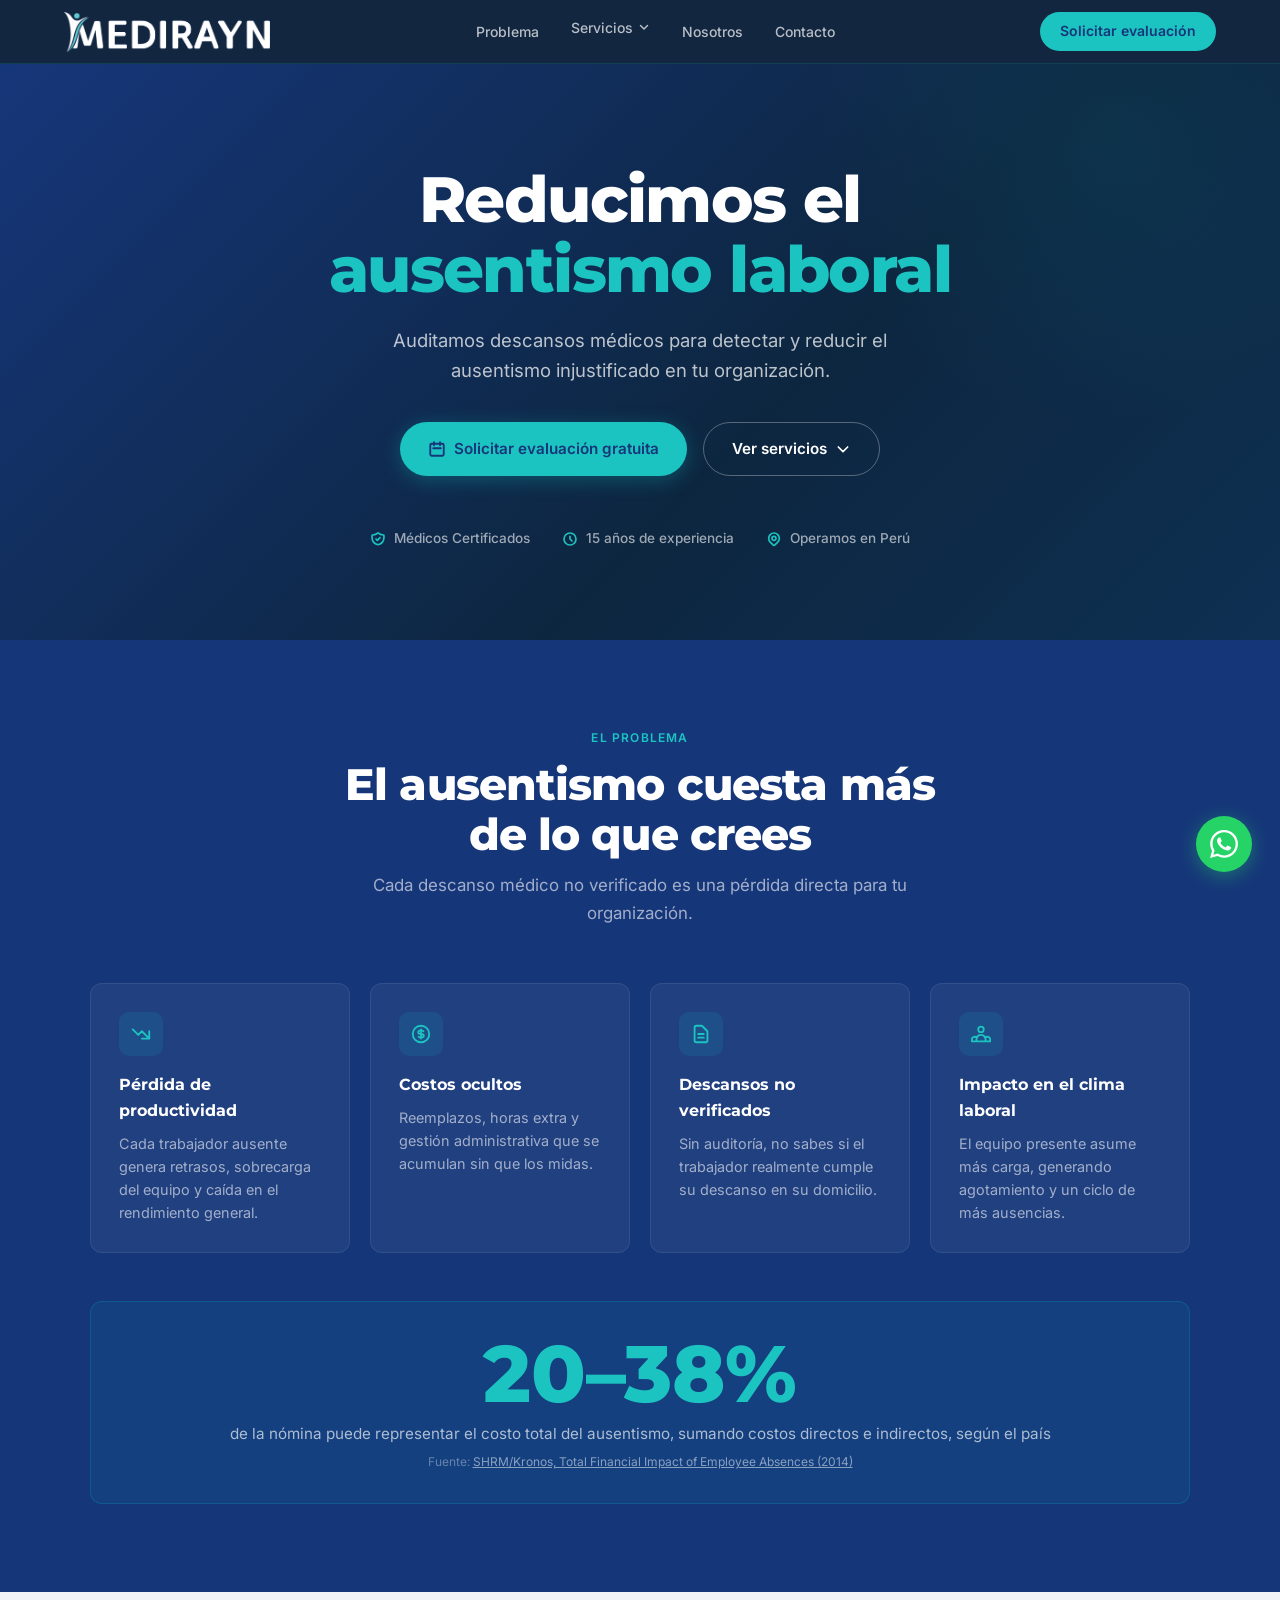
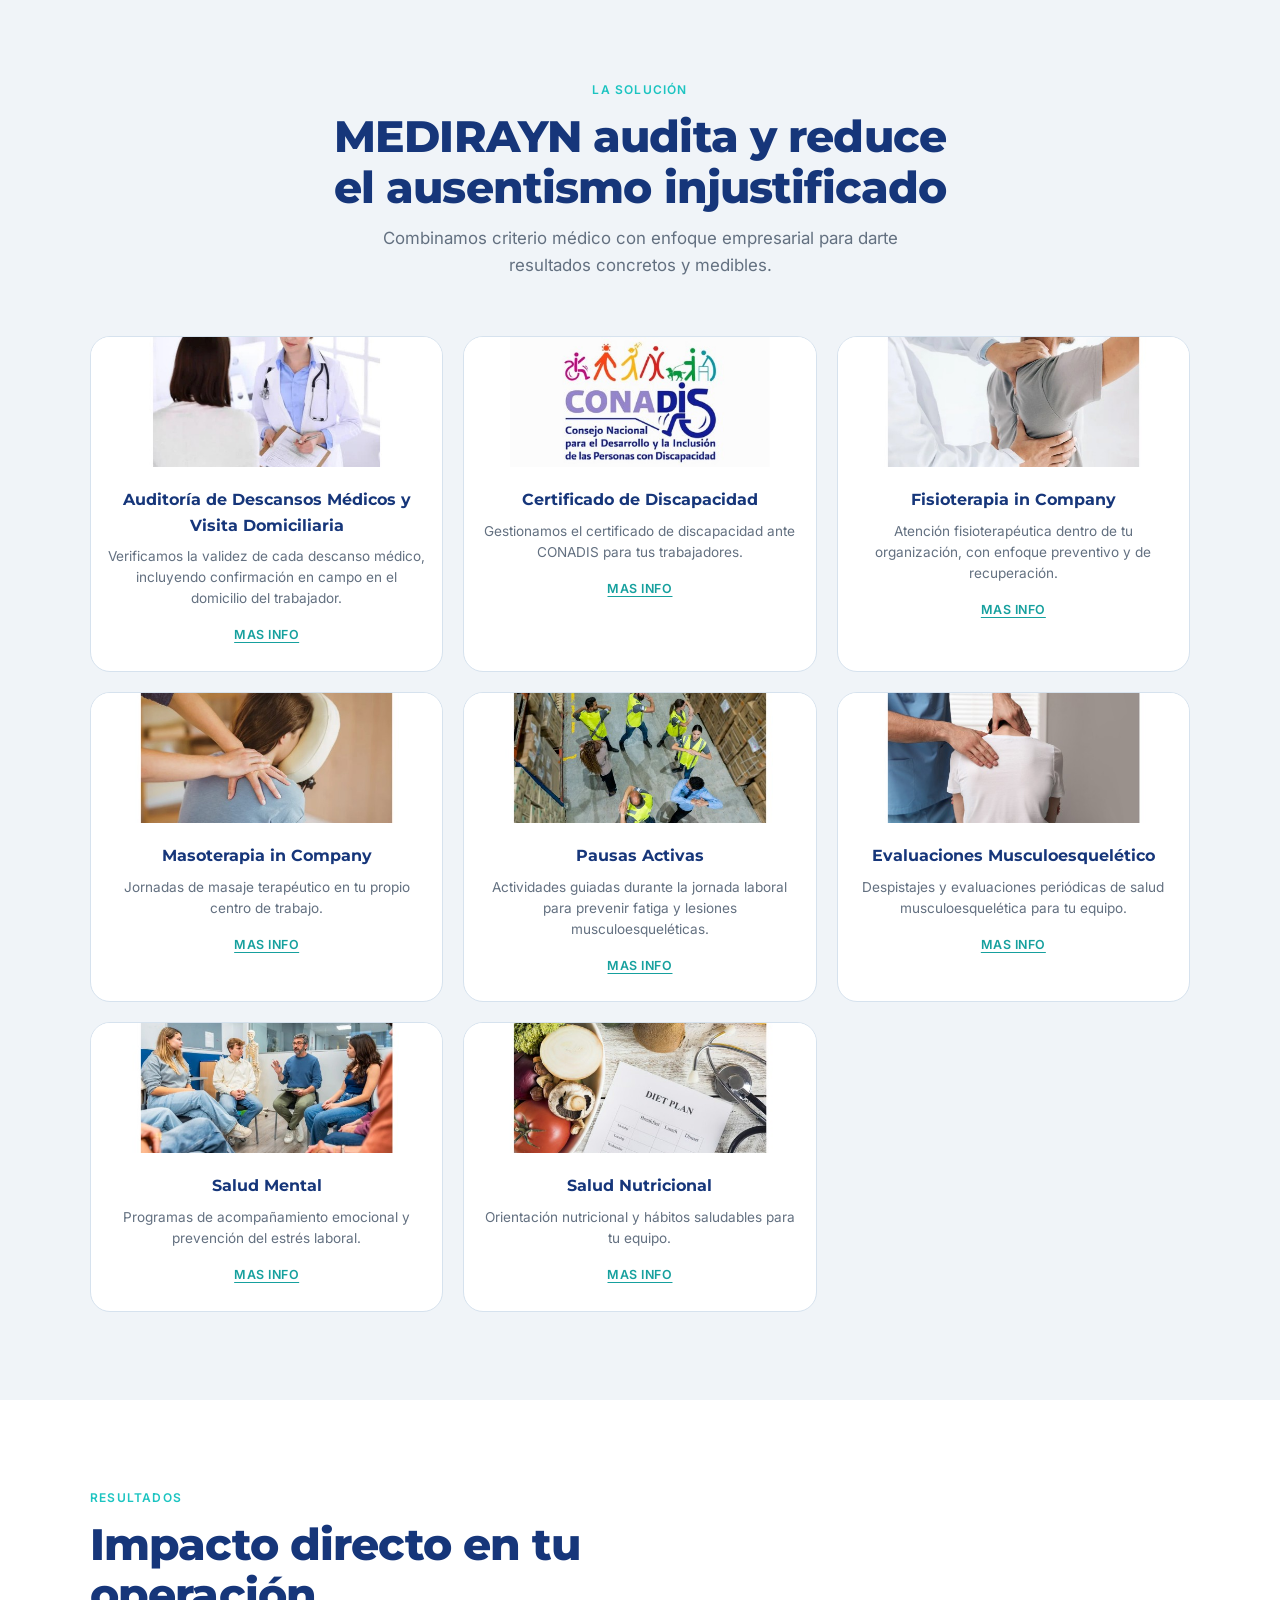
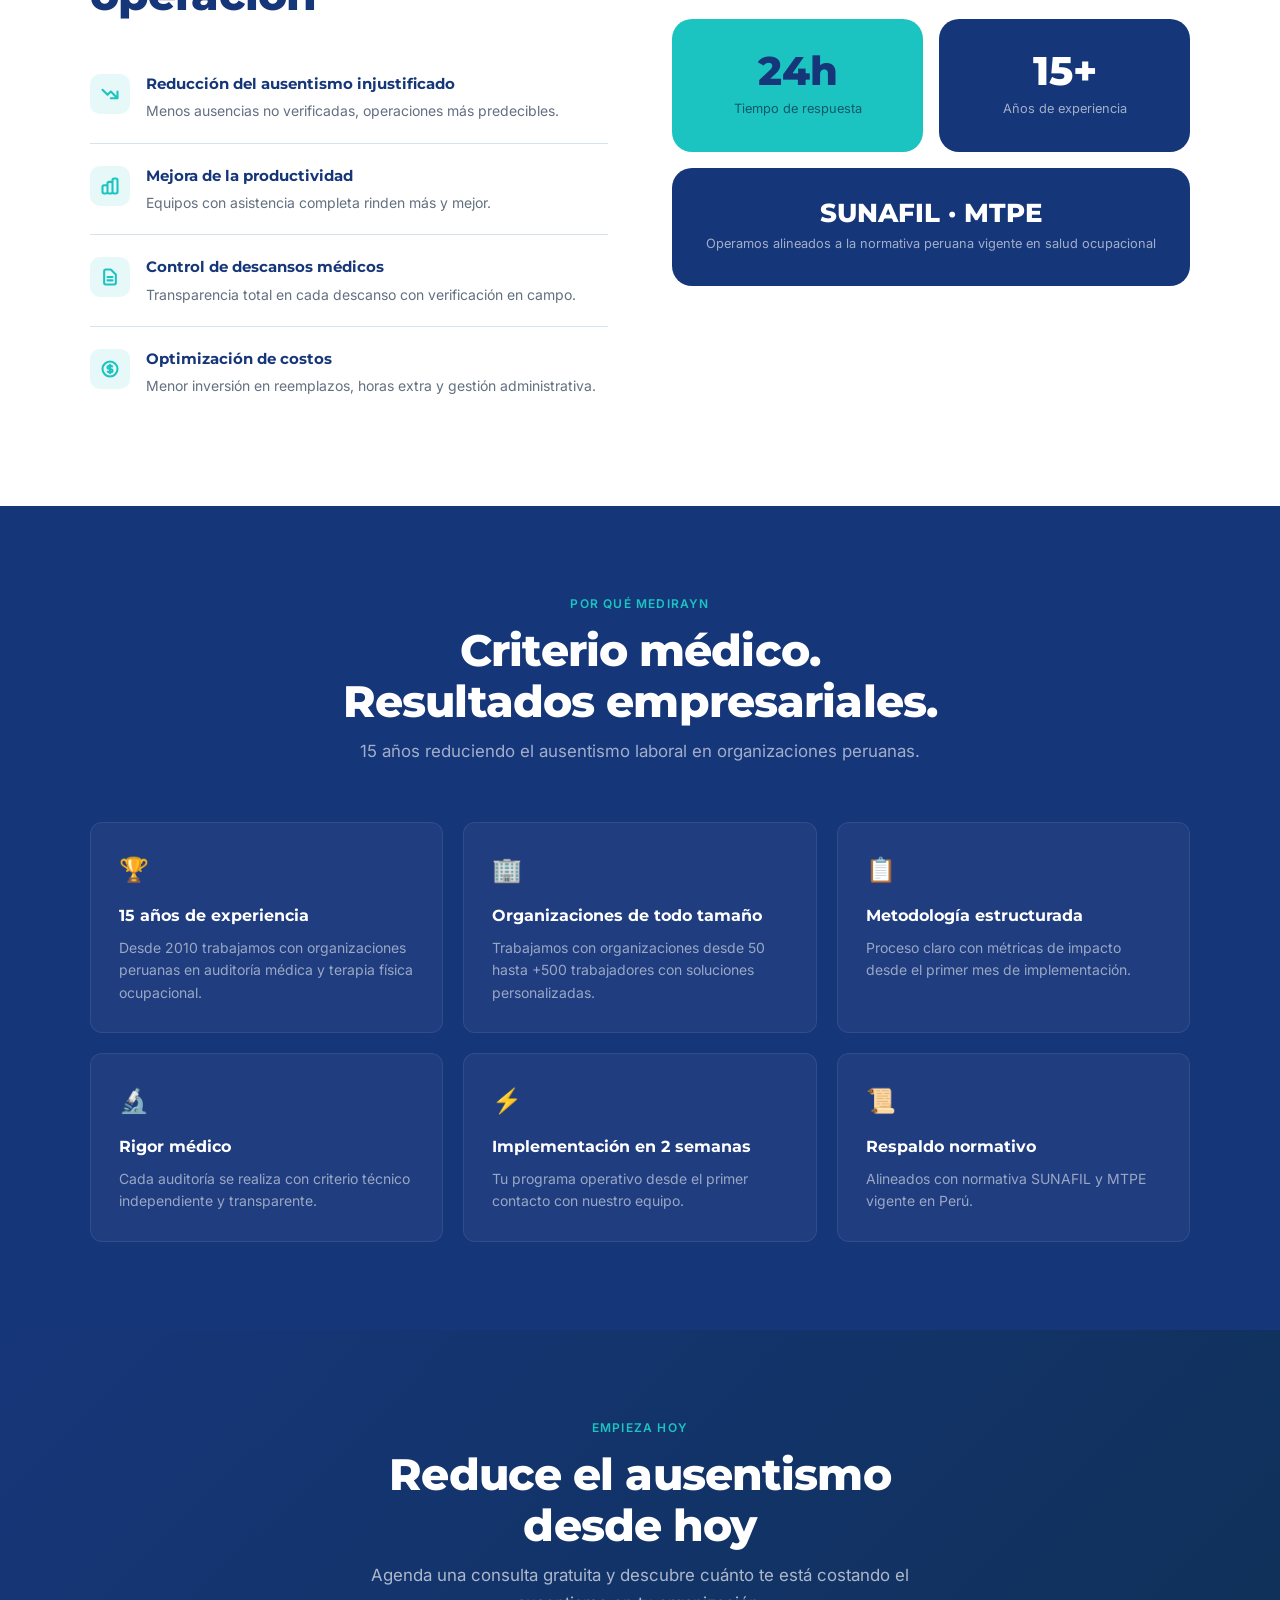
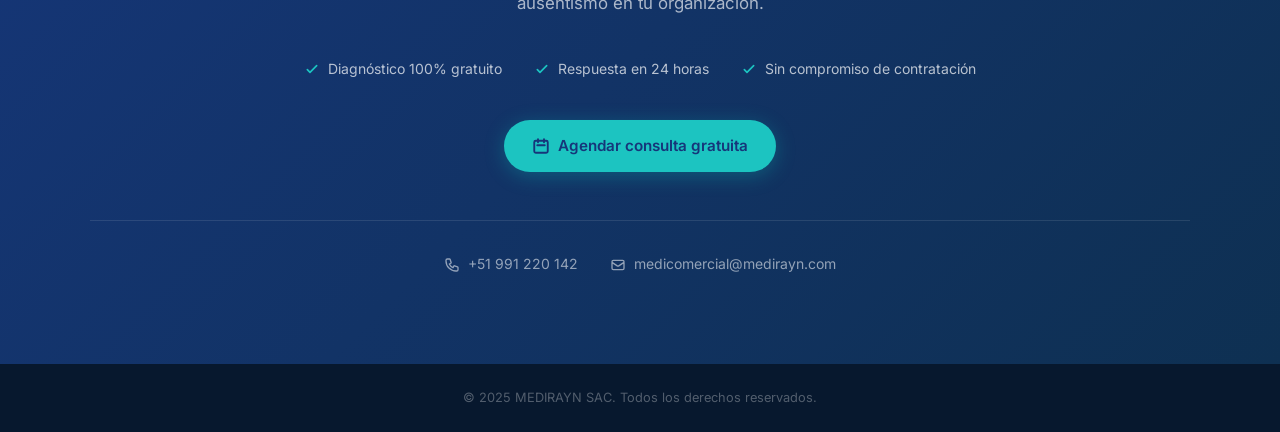
==== commit ae933182: "Usa el logo completo (ícono + texto MEDIRAYN) en el menú Antes era el ícono suelto + texto HTML apar" ====
--- a/index.html
+++ b/index.html
@@ -782,7 +782,7 @@
 
 <!-- NAV -->
 <nav>
-  <a href="#inicio" class="nav-logo"><img src="assets/img/logo/medirayn-icon-white.png" class="nav-logo-icon" alt="MEDIRAYN"></a>
+  <a href="#inicio" class="nav-logo"><img src="assets/img/logo/medirayn-logo-horizontal-white.png" class="nav-logo-icon" alt="MEDIRAYN"></a>
   <ul class="nav-links" id="navLinks">
     <li><a href="#problema">Problema</a></li>
     <li class="nav-dropdown">
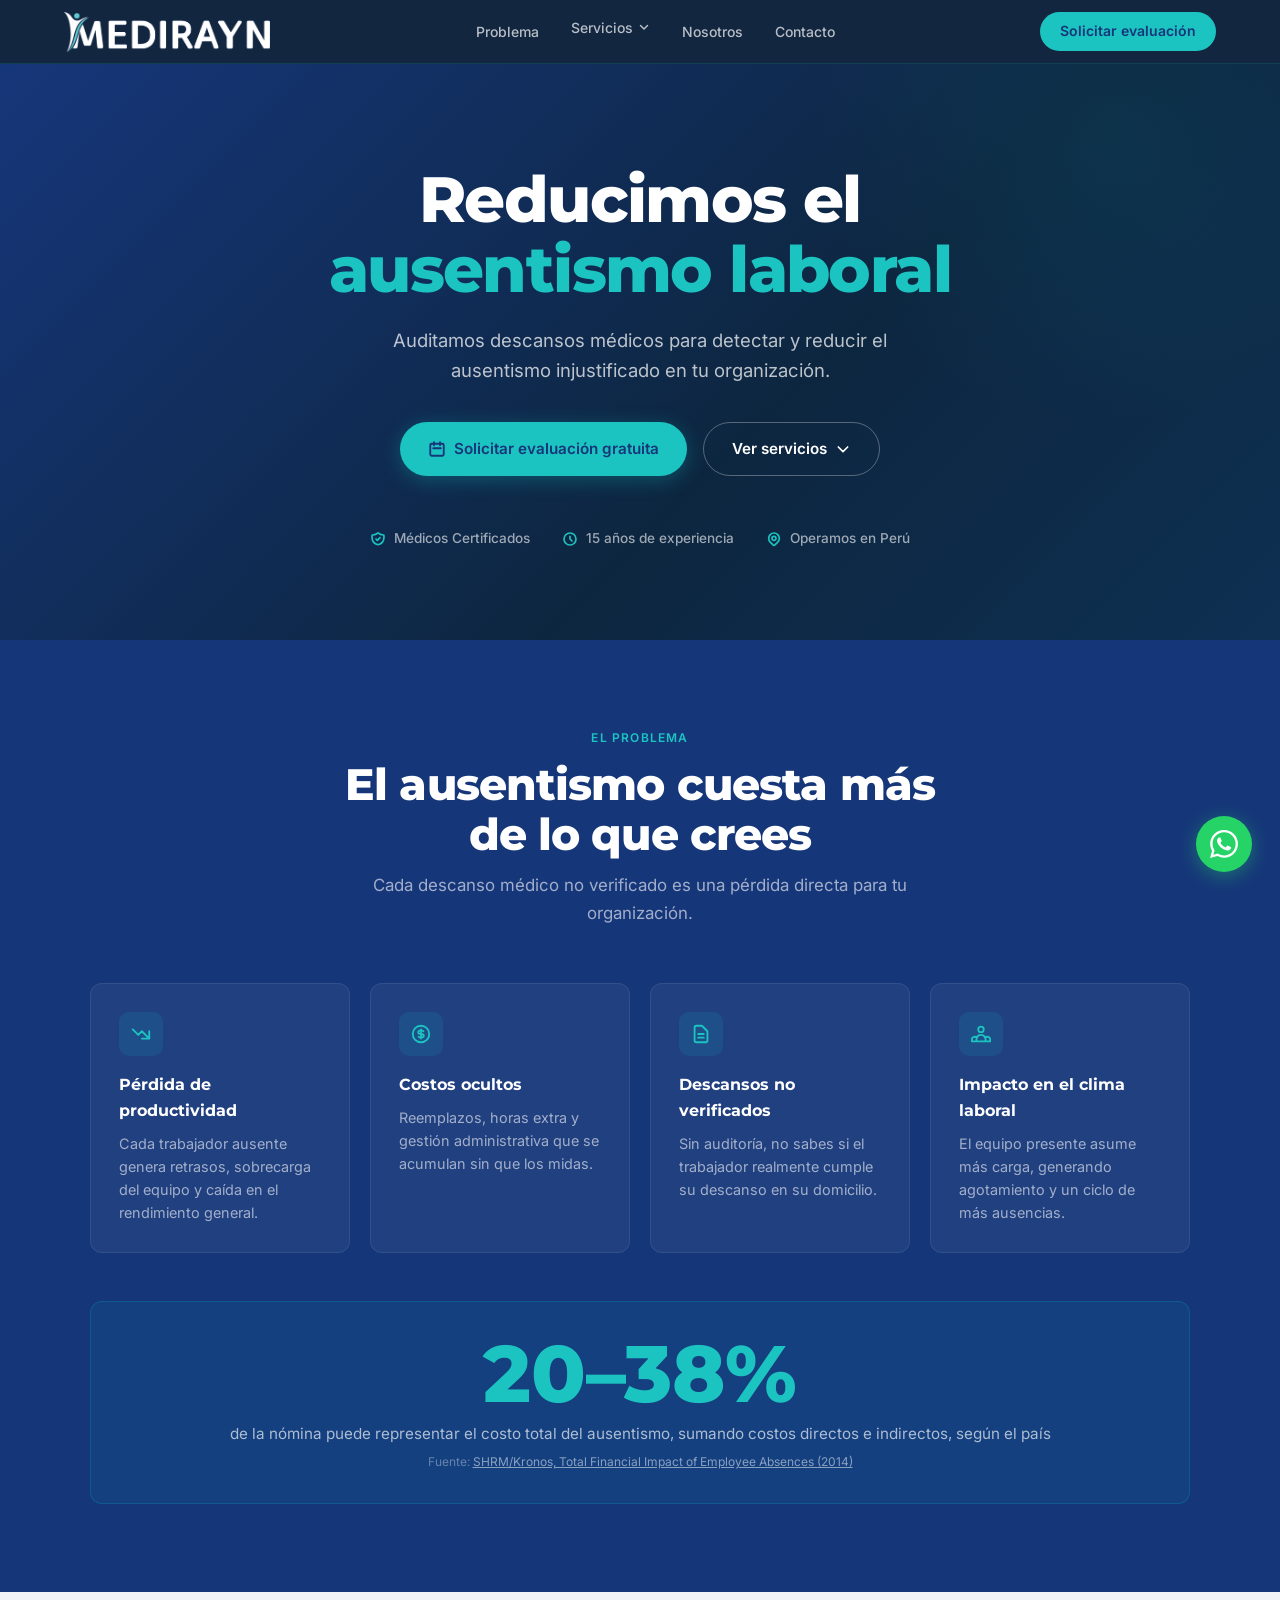
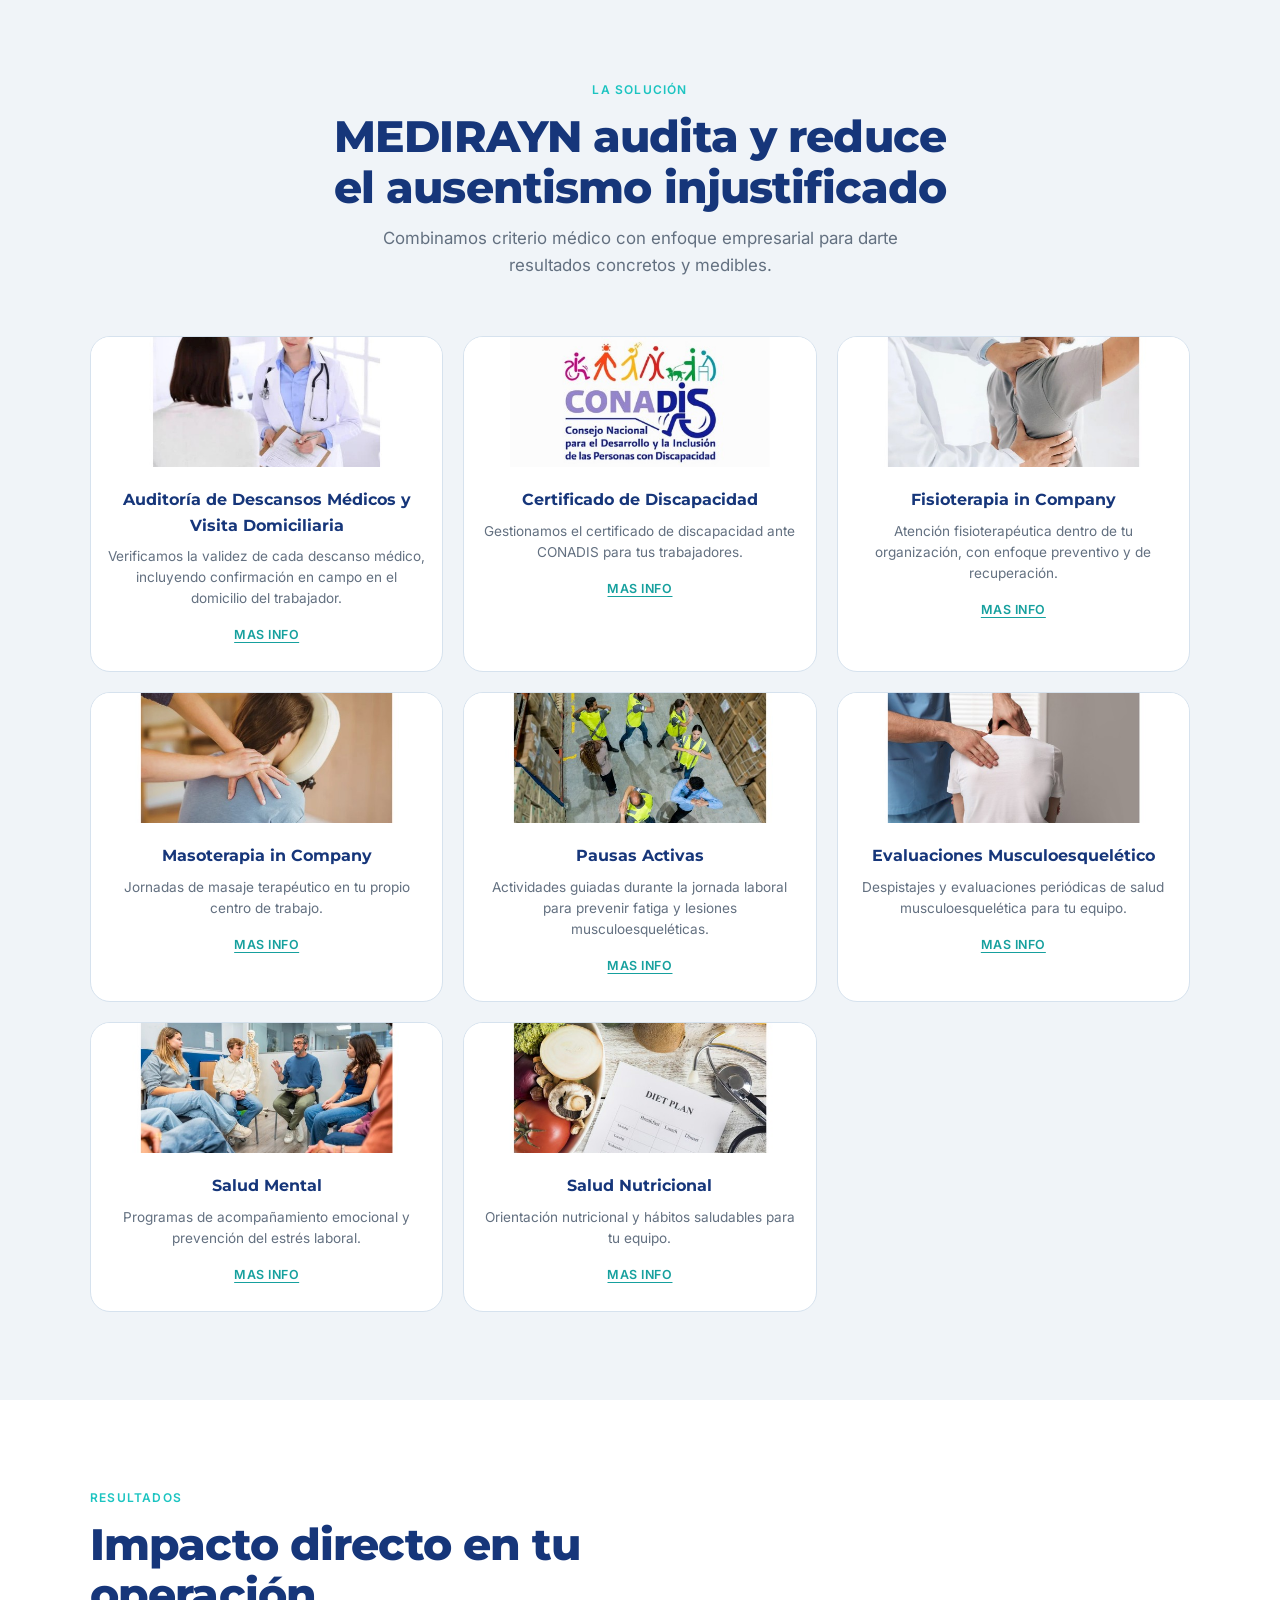
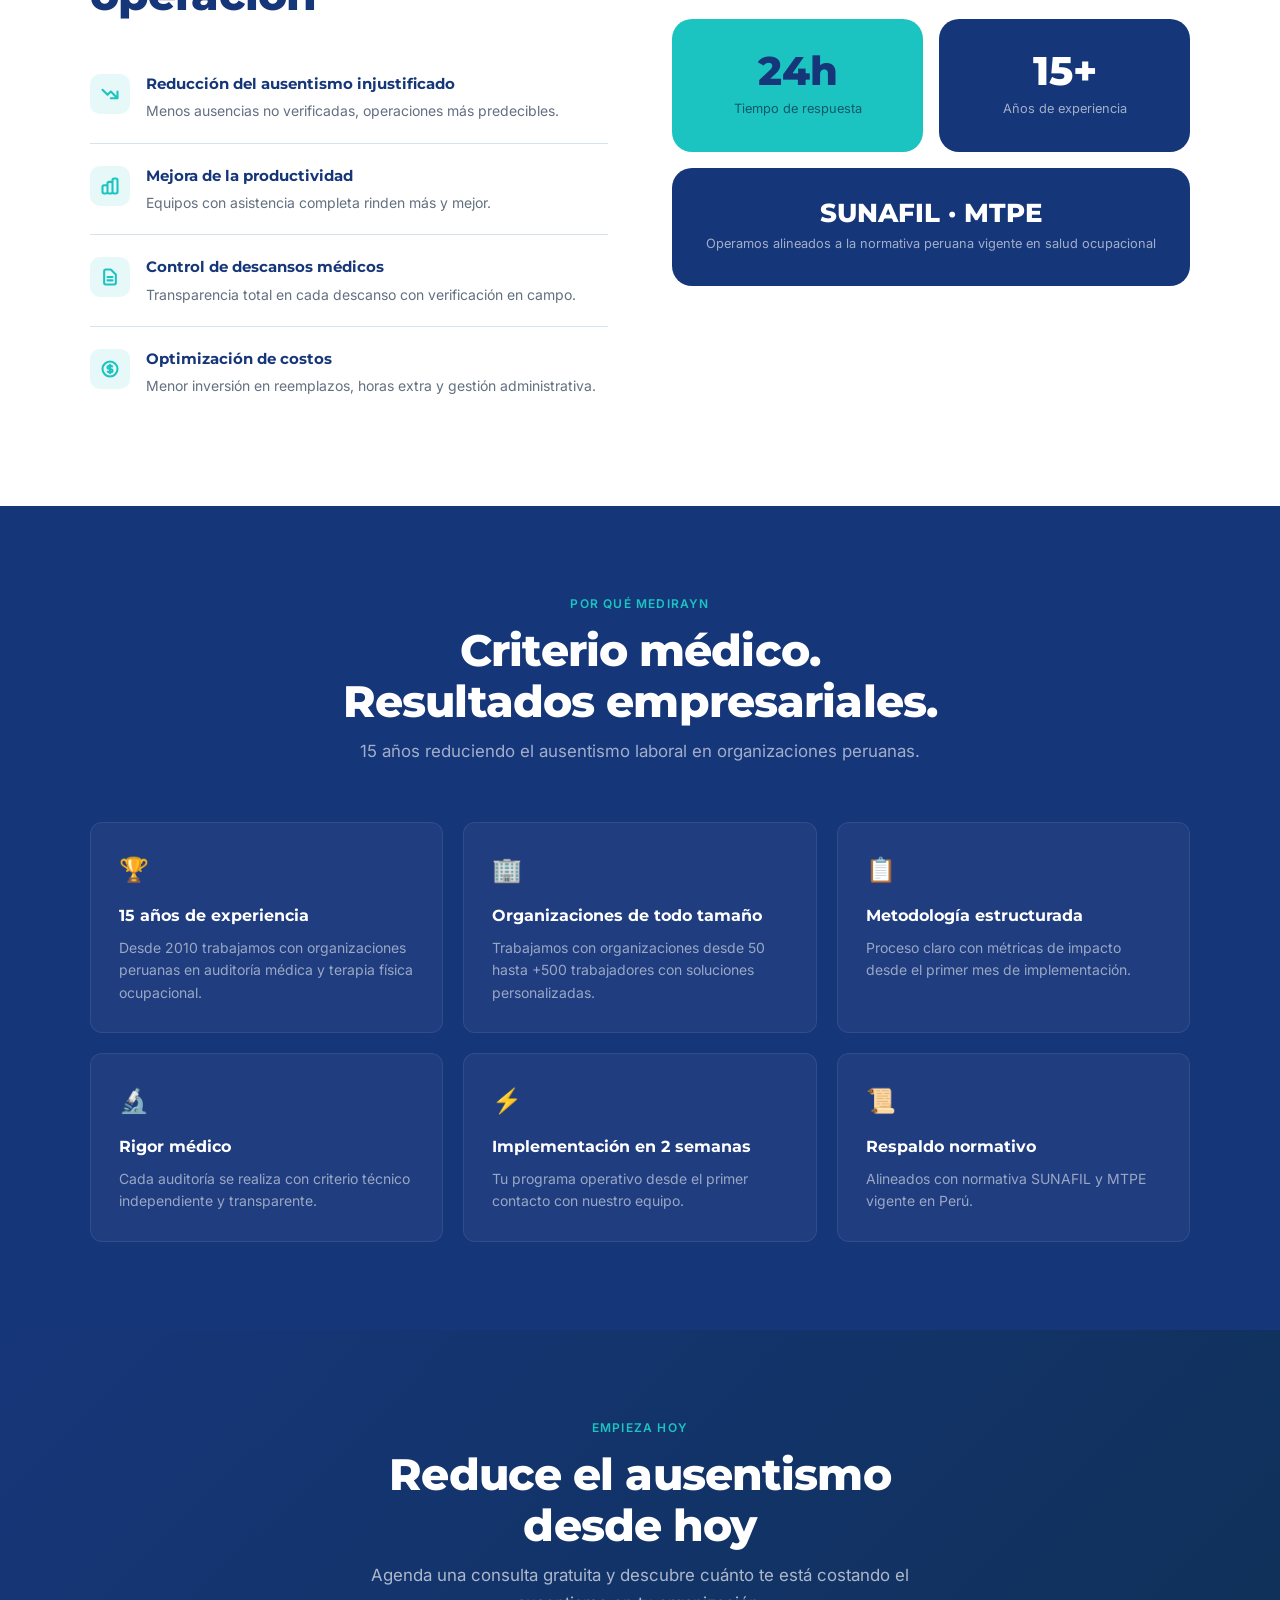
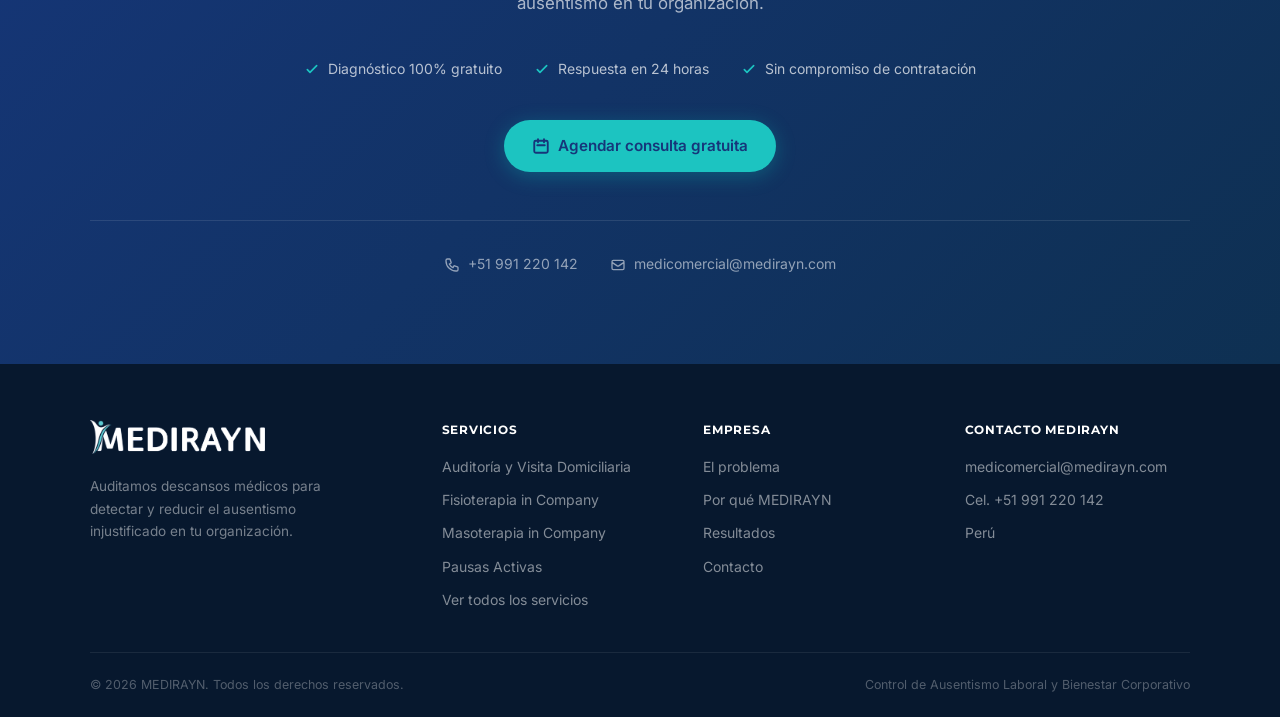
==== commit 44671b4c: "Agrega pie de página completo en las 9 páginas - Portada y las 8 páginas de servicio pasan de un foo" ====
--- a/index.html
+++ b/index.html
@@ -614,6 +614,47 @@
       background: #07182e;
       color: rgba(255,255,255,0.3);
       font-size: 0.8rem;
+    }
+
+    .site-footer { background: #07182e; padding: 56px 5% 0; }
+    .footer-grid {
+      display: grid;
+      grid-template-columns: 1.4fr 1fr 1fr 1fr;
+      gap: 36px;
+      padding-bottom: 40px;
+    }
+    .footer-logo { height: 34px; width: auto; margin-bottom: 14px; }
+    .footer-brand p { color: rgba(255,255,255,0.45); font-size: 0.85rem; line-height: 1.65; max-width: 260px; }
+    .footer-col h4 {
+      font-family: var(--font-display);
+      font-size: 0.78rem;
+      font-weight: 700;
+      letter-spacing: 0.06em;
+      text-transform: uppercase;
+      color: var(--white);
+      margin-bottom: 16px;
+    }
+    .footer-col ul { list-style: none; display: grid; gap: 11px; }
+    .footer-col a, .footer-col li {
+      color: rgba(255,255,255,0.5);
+      text-decoration: none;
+      font-size: 0.875rem;
+    }
+    .footer-col a:hover { color: var(--teal); }
+    .footer-bottom {
+      display: flex;
+      justify-content: space-between;
+      align-items: center;
+      flex-wrap: wrap;
+      gap: 10px;
+      padding: 22px 0;
+      border-top: 1px solid rgba(255,255,255,0.08);
+      color: rgba(255,255,255,0.3);
+      font-size: 0.78rem;
+    }
+    @media (max-width: 768px) {
+      .footer-grid { grid-template-columns: 1fr 1fr; }
+      .footer-brand { grid-column: span 2; }
     }
 
     /* ── MODAL ── */
@@ -1118,9 +1159,45 @@
   </div>
 </section>
 
-<div class="footer-copy">
-  © 2025 MEDIRAYN SAC. Todos los derechos reservados.
-</div>
+<footer class="site-footer">
+  <div class="container footer-grid">
+    <div class="footer-brand">
+      <img class="footer-logo" src="assets/img/logo/medirayn-logo-horizontal-white.png" alt="MEDIRAYN">
+      <p>Auditamos descansos médicos para detectar y reducir el ausentismo injustificado en tu organización.</p>
+    </div>
+    <div class="footer-col">
+      <h4>Servicios</h4>
+      <ul>
+        <li><a href="servicios/auditoria-visita-domiciliaria.html">Auditoría y Visita Domiciliaria</a></li>
+        <li><a href="servicios/fisioterapia-in-company.html">Fisioterapia in Company</a></li>
+        <li><a href="servicios/masoterapia-in-company.html">Masoterapia in Company</a></li>
+        <li><a href="servicios/pausas-activas.html">Pausas Activas</a></li>
+        <li><a href="#solucion">Ver todos los servicios</a></li>
+      </ul>
+    </div>
+    <div class="footer-col">
+      <h4>Empresa</h4>
+      <ul>
+        <li><a href="#problema">El problema</a></li>
+        <li><a href="#porque">Por qué MEDIRAYN</a></li>
+        <li><a href="#resultados">Resultados</a></li>
+        <li><a href="#contacto">Contacto</a></li>
+      </ul>
+    </div>
+    <div class="footer-col">
+      <h4>Contacto MEDIRAYN</h4>
+      <ul>
+        <li><a href="mailto:medicomercial@medirayn.com">medicomercial@medirayn.com</a></li>
+        <li><a href="tel:+51991220142">Cel. +51 991 220 142</a></li>
+        <li>Perú</li>
+      </ul>
+    </div>
+  </div>
+  <div class="container footer-bottom">
+    <span>© 2026 MEDIRAYN. Todos los derechos reservados.</span>
+    <span>Control de Ausentismo Laboral y Bienestar Corporativo</span>
+  </div>
+</footer>
 
 <!-- WHATSAPP FLOAT -->
 <a href="https://wa.me/51991220142?text=Hola%2C%20me%20interesa%20conocer%20más%20sobre%20los%20servicios%20de%20MEDIRAYN" class="wa-float" target="_blank" rel="noopener" aria-label="Hablar por WhatsApp">
